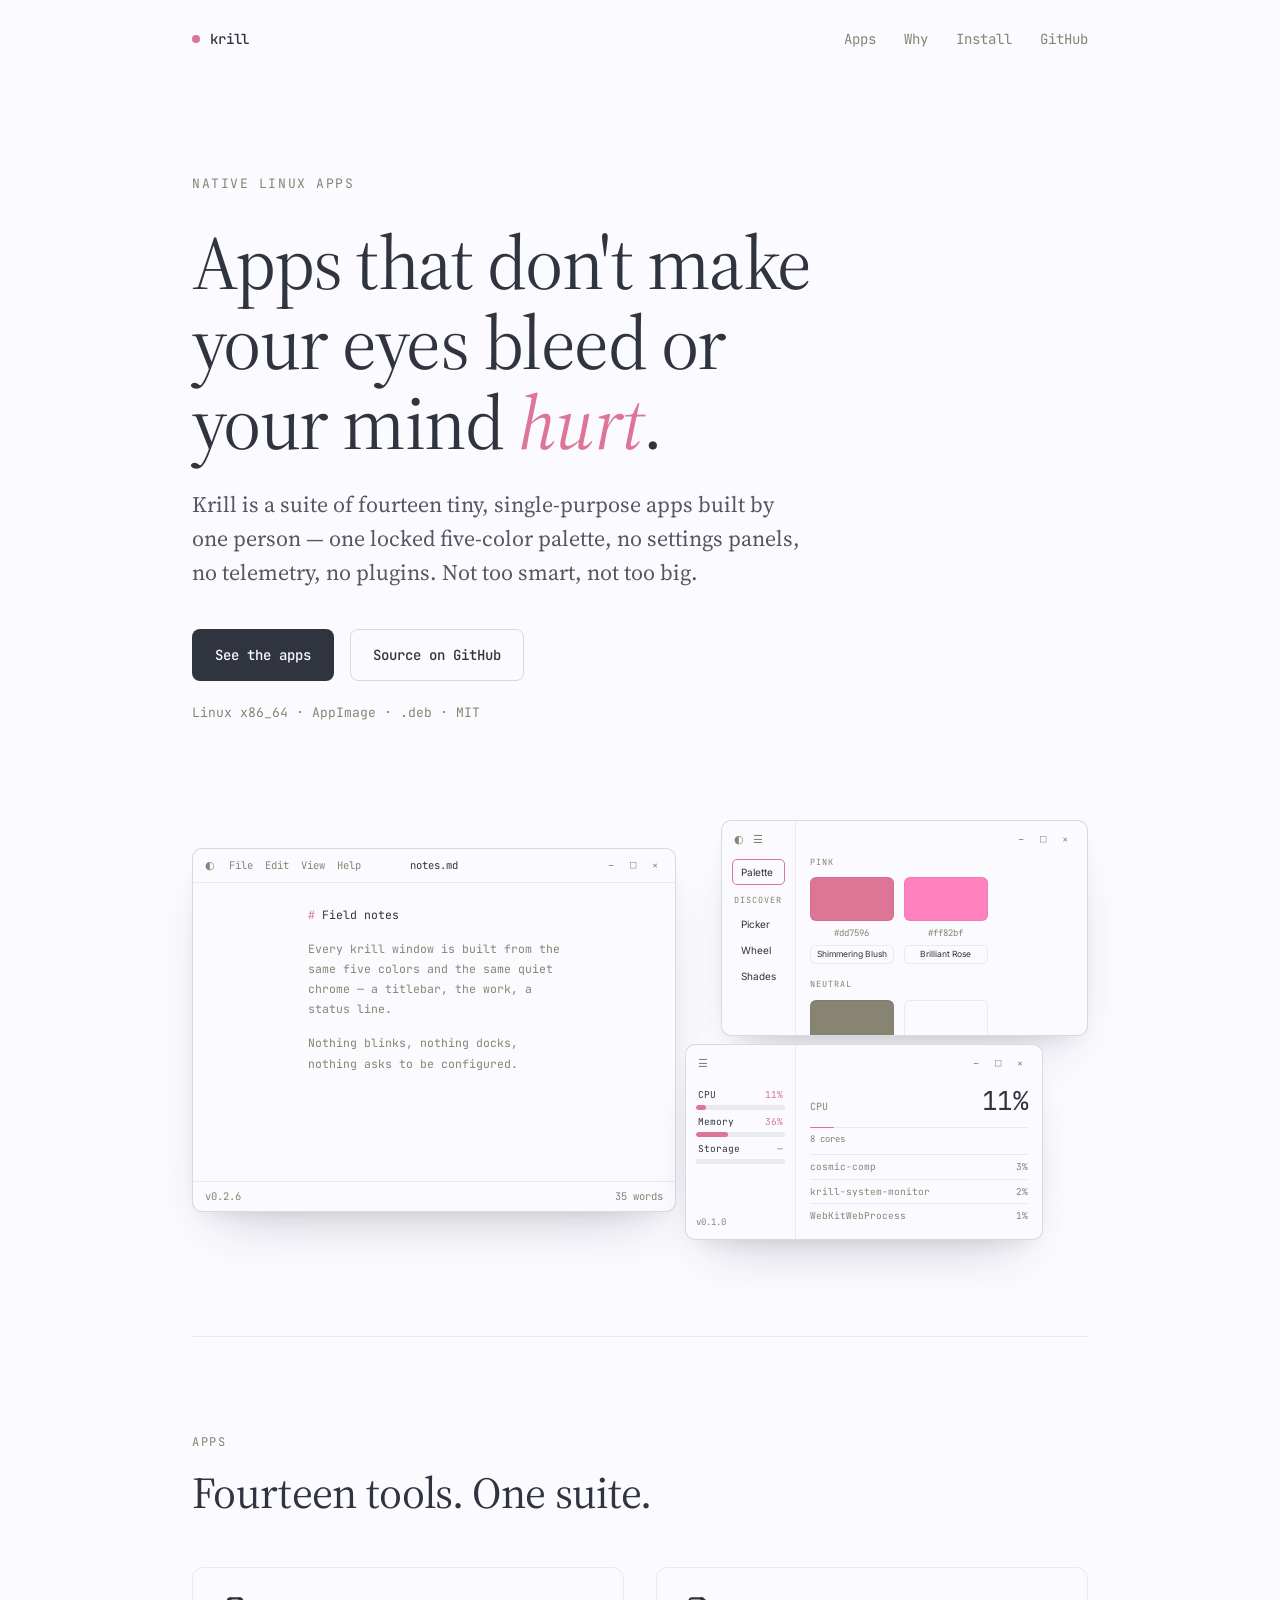
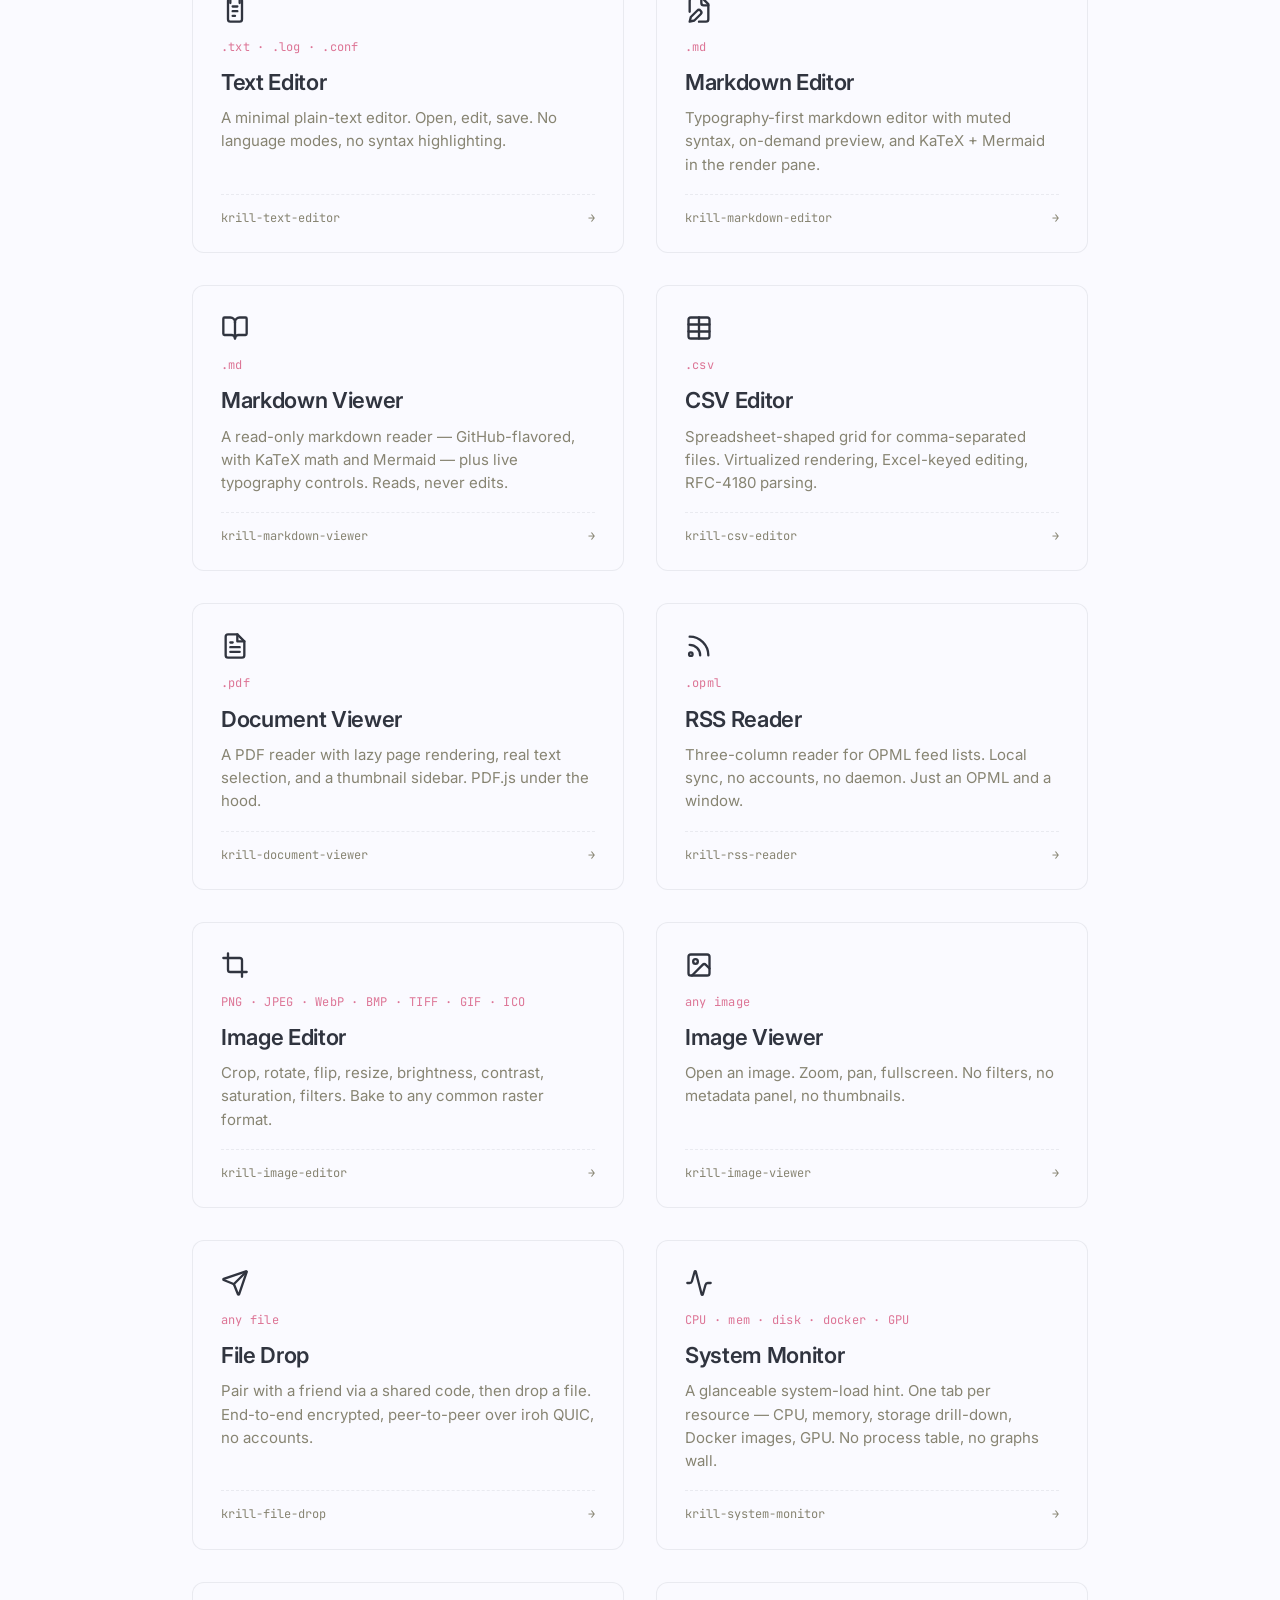
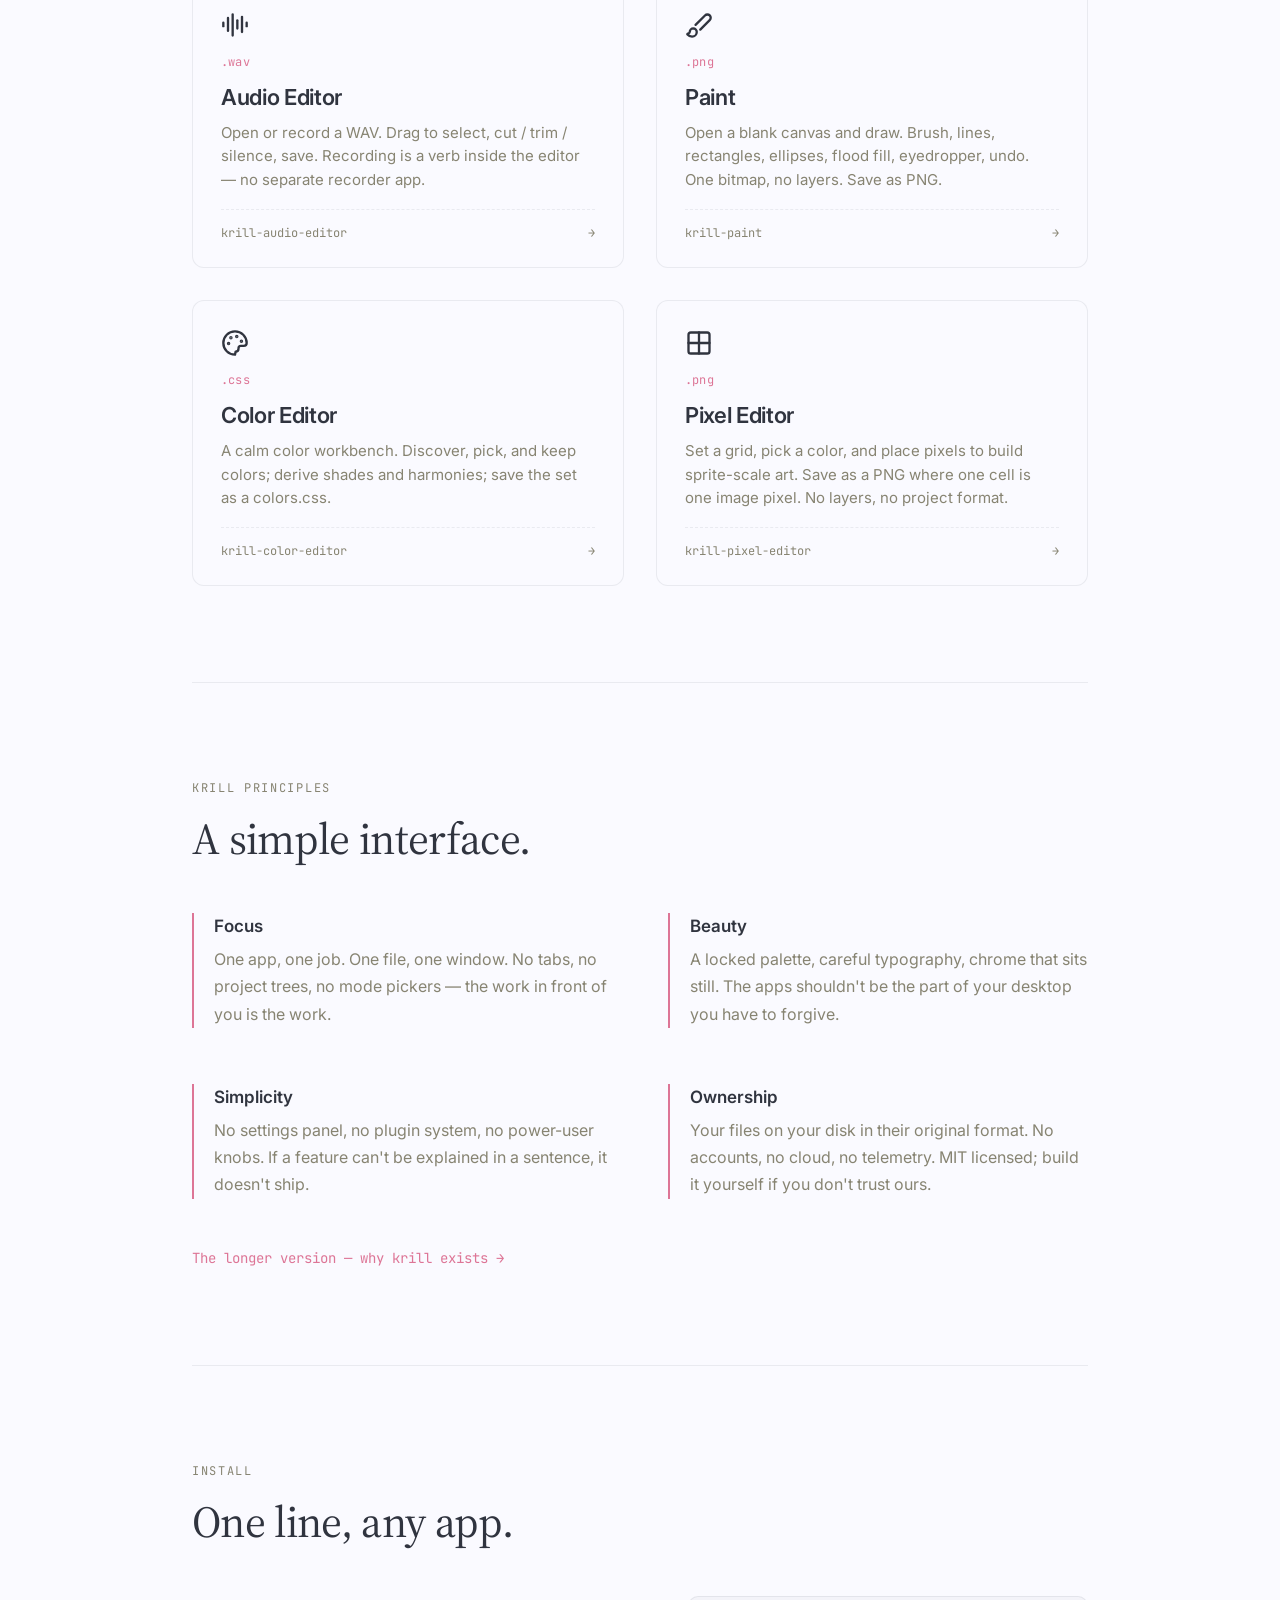
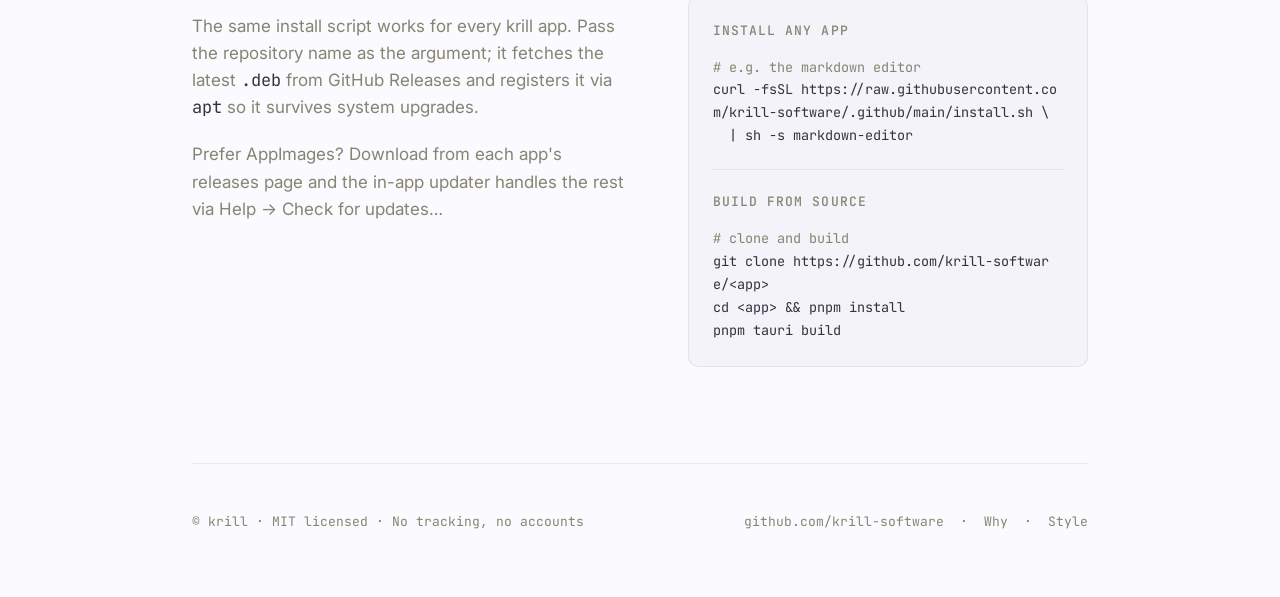
==== index.html @ 07ba5cb8 "Hero mock: match the real app chrome Compared against live screenshots of the installed apps: - Mark" ====
<!doctype html>
<html lang="en">
  <head>
    <meta charset="utf-8" />
    <meta name="viewport" content="width=device-width, initial-scale=1" />
    <title>krill — small, calm Linux apps</title>
    <meta
      name="description"
      content="A suite of fourteen small, calm, single-purpose Linux apps sharing one five-color palette. No settings panels, no telemetry. Native Tauri, AppImage and .deb."
    />
    <meta property="og:title" content="krill — small, calm Linux apps" />
    <meta
      property="og:description"
      content="Fourteen small, calm, single-purpose Linux apps sharing one five-color palette. Free and open source."
    />
    <link rel="icon" href="favicon.svg" />
    <link rel="stylesheet" href="/palette.css" />
    <link
      href="https://fonts.googleapis.com/css2?family=JetBrains+Mono:wght@400;500;700&family=Inter:wght@400;500;600;700&family=Source+Serif+4:ital,wght@0,400;0,600;1,400&display=swap"
      rel="stylesheet"
    />

    <!-- Privacy-friendly analytics by Plausible -->
    <script
      async
      src="https://plausible.io/js/pa-yi8cj9rrm-7E_cAIrz6-r.js"
    ></script>
    <script>
      ((window.plausible =
        window.plausible ||
        function () {
          (plausible.q = plausible.q || []).push(arguments);
        }),
        (plausible.init =
          plausible.init ||
          function (i) {
            plausible.o = i || {};
          }));
      plausible.init();
    </script>

    <style>
      :root {
        --mono: "JetBrains Mono", "Source Code Pro", ui-monospace, monospace;
        --sans: "Inter", system-ui, sans-serif;
        --serif: "Source Serif 4", Charter, Georgia, serif;
      }

      * {
        box-sizing: border-box;
      }
      html,
      body {
        margin: 0;
        padding: 0;
      }
      body {
        background: var(--fm-bg);
        color: var(--fm-text);
        font-family: var(--sans);
        font-size: 17px;
        line-height: 1.6;
        -webkit-font-smoothing: antialiased;
        text-rendering: optimizeLegibility;
      }
      ::selection {
        background: rgba(221, 117, 150, 0.22);
        text-shadow: none;
      }

      a {
        color: var(--fm-accent);
        text-decoration: none;
        border-bottom: 1px solid transparent;
        transition:
          border-color 120ms ease,
          color 120ms ease;
      }
      a:hover {
        color: var(--fm-accent-strong);
        border-bottom-color: currentColor;
      }

      .wrap {
        max-width: 960px;
        margin: 0 auto;
        padding: 0 32px;
      }

      /* Nav --------------------------------------------------------- */
      nav.top {
        display: flex;
        justify-content: space-between;
        align-items: center;
        padding: 28px 0;
        font-family: var(--mono);
        font-size: 14px;
      }
      nav.top .brand {
        color: var(--fm-text);
        font-weight: 500;
        letter-spacing: -0.01em;
      }
      nav.top .brand::before {
        content: "";
        display: inline-block;
        width: 8px;
        height: 8px;
        background: var(--fm-accent);
        border-radius: 50%;
        margin-right: 10px;
        transform: translateY(-1px);
      }
      nav.top ul {
        list-style: none;
        display: flex;
        gap: 28px;
        margin: 0;
        padding: 0;
      }
      nav.top a {
        color: var(--fm-muted);
        border: none;
      }
      nav.top a:hover {
        color: var(--fm-text);
      }

      /* Hero -------------------------------------------------------- */
      .hero {
        padding: 96px 0 80px;
      }
      .eyebrow {
        font-family: var(--mono);
        font-size: 13px;
        color: var(--fm-muted);
        text-transform: uppercase;
        letter-spacing: 0.12em;
        margin-bottom: 28px;
      }
      h1 {
        font-family: var(--serif);
        font-weight: 400;
        font-size: clamp(44px, 7vw, 76px);
        line-height: 1.05;
        letter-spacing: -0.02em;
        margin: 0 0 24px;
        max-width: 18ch;
      }
      h1 em {
        font-style: italic;
        color: var(--fm-accent);
      }
      .lede {
        font-family: var(--serif);
        font-size: clamp(19px, 2vw, 22px);
        line-height: 1.55;
        color: var(--fm-text);
        max-width: 56ch;
        margin: 0 0 40px;
        opacity: 0.82;
      }
      .cta {
        display: flex;
        gap: 16px;
        flex-wrap: wrap;
        align-items: center;
      }
      .btn {
        display: inline-flex;
        align-items: center;
        gap: 10px;
        padding: 14px 22px;
        font-family: var(--mono);
        font-size: 14px;
        font-weight: 500;
        border-radius: 8px;
        border: 1px solid transparent;
        transition:
          transform 120ms ease,
          background 120ms ease,
          border-color 120ms ease,
          color 120ms ease;
      }
      .btn-primary {
        background: var(--fm-text);
        color: var(--fm-bg);
      }
      .btn-primary:hover {
        background: var(--fm-accent);
        color: var(--fm-bg);
        transform: translateY(-1px);
      }
      .btn-secondary {
        color: var(--fm-text);
        border-color: var(--fm-rule-strong);
      }
      .btn-secondary:hover {
        border-color: var(--fm-text);
        color: var(--fm-text);
      }
      .btn .size {
        color: var(--fm-muted);
        font-weight: 400;
      }
      .btn-primary .size {
        color: rgba(250, 250, 255, 0.55);
      }
      .meta {
        margin-top: 22px;
        font-family: var(--mono);
        font-size: 13px;
        color: var(--fm-muted);
      }
      .meta strong {
        color: var(--fm-text);
        font-weight: 500;
      }

      /* Hero mock — tiled krill windows ------------------------------ */
      .desktop {
        position: relative;
        height: 420px;
        margin: 16px 0 96px;
      }
      .win {
        position: absolute;
        display: flex;
        flex-direction: column;
        background: var(--fm-bg);
        border: 1px solid var(--fm-rule-strong);
        border-radius: 10px;
        overflow: hidden;
        box-shadow:
          0 28px 56px -28px rgba(48, 52, 63, 0.28),
          0 10px 20px -12px rgba(48, 52, 63, 0.12);
      }
      .win-titlebar {
        position: relative;
        display: flex;
        align-items: center;
        gap: 14px;
        padding: 8px 12px;
        border-bottom: 1px solid var(--fm-rule);
        font-family: var(--mono);
        font-size: 10.5px;
        color: var(--fm-muted);
        flex: none;
      }
      .win-titlebar .menu {
        display: flex;
        gap: 12px;
      }
      .win-titlebar .doc-title {
        position: absolute;
        left: 50%;
        transform: translateX(-50%);
        color: var(--fm-text);
        white-space: nowrap;
      }
      .controls {
        margin-left: auto;
        font-family: var(--mono);
        font-size: 10.5px;
        color: var(--fm-muted);
        letter-spacing: 5px;
        white-space: nowrap;
      }
      .win-status {
        flex: none;
        display: flex;
        justify-content: space-between;
        padding: 6px 12px;
        border-top: 1px solid var(--fm-rule);
        font-family: var(--mono);
        font-size: 10.5px;
        color: var(--fm-muted);
      }
      /* document layout — markdown editor */
      .win-md {
        left: 0;
        top: 28px;
        width: 54%;
        height: 364px;
        z-index: 1;
      }
      .win-md .win-body {
        flex: 1;
        min-height: 0;
        padding: 22px 0;
        width: 36ch;
        max-width: 88%;
        margin: 0 auto;
        font-family: var(--mono);
        font-size: 11.5px;
        line-height: 1.75;
        color: var(--fm-muted);
      }
      .win-md .win-body p {
        margin: 0 0 14px;
      }
      .win-md .hash {
        color: var(--fm-accent);
      }
      .win-md .h {
        color: var(--fm-text);
      }
      /* app layout — sidebar + main pane */
      .win-app {
        flex-direction: row;
      }
      .win-app .side {
        flex: none;
        display: flex;
        flex-direction: column;
        border-right: 1px solid var(--fm-rule);
        padding: 10px;
        font-family: var(--sans);
        font-size: 10px;
        min-width: 0;
      }
      .win-app .side .glyphs {
        display: flex;
        gap: 9px;
        font-family: var(--mono);
        font-size: 11px;
        color: var(--fm-muted);
        margin: 0 0 10px 2px;
      }
      .win-app .side .label,
      .win-app .group-label {
        font-family: var(--mono);
        font-size: 8.5px;
        text-transform: uppercase;
        letter-spacing: 0.12em;
        color: var(--fm-muted);
      }
      .win-app .side .label {
        margin: 9px 2px 4px;
      }
      .win-app .side .item {
        padding: 4px 8px;
        border: 1px solid transparent;
        border-radius: 5px;
        color: var(--fm-text);
      }
      .win-app .side .item.active {
        border-color: var(--fm-accent);
      }
      .win-app .side .ver {
        margin-top: auto;
        font-family: var(--mono);
        font-size: 9px;
        color: var(--fm-muted);
      }
      .win-app .main {
        flex: 1;
        min-width: 0;
        padding: 12px 14px;
        display: flex;
        flex-direction: column;
      }
      .win-app .main .controls {
        align-self: flex-end;
        margin: -2px 0 8px;
      }
      /* color editor */
      .win-colors {
        right: 0;
        top: 0;
        width: 41%;
        height: 216px;
        z-index: 2;
      }
      .cards {
        display: flex;
        gap: 10px;
        margin: 8px 0 14px;
      }
      .card {
        width: 84px;
        text-align: center;
      }
      .card .chip {
        height: 44px;
        border-radius: 6px;
        border: 1px solid var(--fm-rule);
      }
      .card .hex {
        font-family: var(--mono);
        font-size: 9px;
        color: var(--fm-muted);
        margin: 5px 0 4px;
      }
      .card .pill {
        font-family: var(--sans);
        font-size: 8.5px;
        color: var(--fm-text);
        border: 1px solid var(--fm-rule);
        border-radius: 5px;
        padding: 2px 4px;
        white-space: nowrap;
        overflow: hidden;
        text-overflow: ellipsis;
      }
      /* system monitor */
      .win-mon {
        right: 5%;
        bottom: 0;
        width: 40%;
        height: 196px;
        z-index: 3;
      }
      .win-mon .side {
        width: 110px;
        font-family: var(--mono);
      }
      .win-mon .res {
        display: flex;
        justify-content: space-between;
        font-size: 9.5px;
        color: var(--fm-text);
        margin: 4px 2px 3px;
      }
      .win-mon .res .pct {
        color: var(--fm-accent);
      }
      .win-mon .res .none {
        color: var(--fm-muted);
      }
      .track {
        height: 5px;
        border-radius: 3px;
        background: var(--fm-rule);
        overflow: hidden;
      }
      .track i {
        display: block;
        height: 100%;
        border-radius: 3px;
        background: var(--fm-accent);
      }
      .win-mon .mon-head {
        display: flex;
        justify-content: space-between;
        align-items: baseline;
        font-family: var(--mono);
        color: var(--fm-muted);
        font-size: 10px;
      }
      .win-mon .mon-head .big {
        font-size: 26px;
        color: var(--fm-text);
        letter-spacing: -0.02em;
      }
      .win-mon .main .track {
        margin: 6px 0 4px;
      }
      .win-mon .cores {
        font-family: var(--mono);
        font-size: 9px;
        color: var(--fm-muted);
        margin-bottom: 8px;
      }
      .win-mon .proc {
        display: flex;
        justify-content: space-between;
        font-family: var(--mono);
        font-size: 9.5px;
        color: var(--fm-muted);
        padding: 4px 0;
        border-top: 1px solid var(--fm-rule);
      }

      /* Sections ---------------------------------------------------- */
      section {
        padding: 96px 0;
        border-top: 1px solid var(--fm-rule);
      }
      .section-label {
        font-family: var(--mono);
        font-size: 12px;
        color: var(--fm-muted);
        text-transform: uppercase;
        letter-spacing: 0.14em;
        margin-bottom: 16px;
      }
      h2 {
        font-family: var(--serif);
        font-weight: 400;
        font-size: clamp(32px, 4vw, 44px);
        line-height: 1.15;
        letter-spacing: -0.015em;
        margin: 0 0 48px;
        max-width: 22ch;
      }

      /* Apps grid --------------------------------------------------- */
      .apps {
        display: grid;
        grid-template-columns: repeat(2, 1fr);
        gap: 32px;
      }
      .app {
        display: flex;
        flex-direction: column;
        padding: 28px 28px 24px;
        background: var(--fm-bg);
        border: 1px solid var(--fm-rule);
        border-radius: 12px;
        text-decoration: none;
        color: var(--fm-text);
        transition:
          border-color 160ms ease,
          transform 160ms ease,
          box-shadow 160ms ease;
      }
      .app:hover {
        border-color: var(--fm-rule-strong);
        transform: translateY(-2px);
        box-shadow:
          0 18px 32px -20px rgba(48, 52, 63, 0.16),
          0 6px 12px -8px rgba(48, 52, 63, 0.08);
      }
      .app:hover .app-name {
        color: var(--fm-accent);
      }
      .app-icon {
        display: inline-flex;
        width: 28px;
        height: 28px;
        margin-bottom: 14px;
        color: var(--fm-text);
      }
      .app-tag {
        display: block;
        font-family: var(--mono);
        font-size: 12px;
        color: var(--fm-accent);
        margin-bottom: 8px;
        letter-spacing: 0.02em;
      }
      .app-name {
        font-family: var(--sans);
        font-size: 22px;
        font-weight: 600;
        letter-spacing: -0.015em;
        margin: 0 0 6px;
        transition: color 120ms ease;
      }
      .app-desc {
        font-size: 15px;
        line-height: 1.55;
        color: var(--fm-muted);
        margin: 0 0 18px;
      }
      .app-meta {
        margin-top: auto;
        display: flex;
        justify-content: space-between;
        align-items: center;
        font-family: var(--mono);
        font-size: 12px;
        color: var(--fm-muted);
        padding-top: 14px;
        border-top: 1px dashed var(--fm-rule);
      }
      .app-arrow {
        color: var(--fm-muted);
        transition:
          color 120ms ease,
          transform 120ms ease;
      }
      .app:hover .app-arrow {
        color: var(--fm-accent);
        transform: translateX(2px);
      }

      /* Principles -------------------------------------------------- */
      .principles {
        display: grid;
        grid-template-columns: 1fr 1fr;
        gap: 56px;
      }
      .principle {
        border-left: 2px solid var(--fm-accent);
        padding-left: 20px;
      }
      .principle strong {
        display: block;
        margin-bottom: 6px;
        font-weight: 600;
      }
      .principle span {
        color: var(--fm-muted);
        font-size: 16px;
      }

      /* Install ----------------------------------------------------- */
      .install {
        display: grid;
        grid-template-columns: 1.1fr 1fr;
        gap: 56px;
      }
      .install-copy p {
        color: var(--fm-muted);
        max-width: 44ch;
      }
      .install-box {
        background: rgba(48, 52, 63, 0.03);
        border: 1px solid var(--fm-rule);
        border-radius: 10px;
        padding: 24px;
      }
      .install-box h3 {
        font-family: var(--mono);
        font-size: 13px;
        text-transform: uppercase;
        letter-spacing: 0.08em;
        color: var(--fm-muted);
        margin: 0 0 14px;
        font-weight: 500;
      }
      .install-box pre {
        margin: 0;
        font-family: var(--mono);
        font-size: 13.5px;
        line-height: 1.7;
        color: var(--fm-text);
        white-space: pre-wrap;
        word-break: break-all;
      }
      .install-box pre .c {
        color: var(--fm-muted);
      }
      .install-box hr {
        border: none;
        border-top: 1px solid var(--fm-rule);
        margin: 22px 0;
      }

      /* Footer ------------------------------------------------------ */
      footer {
        padding: 48px 0 64px;
        border-top: 1px solid var(--fm-rule);
        font-family: var(--mono);
        font-size: 13px;
        color: var(--fm-muted);
        display: flex;
        justify-content: space-between;
        flex-wrap: wrap;
        gap: 16px;
      }
      footer a {
        color: var(--fm-muted);
        border: none;
      }
      footer a:hover {
        color: var(--fm-text);
      }

      @media (max-width: 720px) {
        .wrap {
          padding: 0 22px;
        }
        nav.top ul {
          gap: 18px;
        }
        .hero {
          padding: 56px 0 40px;
        }
        .desktop {
          height: auto;
          display: grid;
          gap: 18px;
          margin: 8px 0 64px;
        }
        .win {
          position: static;
          width: 100% !important;
          height: auto !important;
        }
        section {
          padding: 72px 0;
        }
        .apps,
        .principles,
        .install {
          grid-template-columns: 1fr;
          gap: 24px;
        }
        .principles {
          gap: 40px;
        }
        .install {
          gap: 40px;
        }
      }
    </style>
  </head>
  <body>
    <div class="wrap">
      <nav class="top">
        <div class="brand">krill</div>
        <ul>
          <li><a href="#apps">Apps</a></li>
          <li><a href="/why/">Why</a></li>
          <li><a href="#install">Install</a></li>
          <li><a href="https://github.com/krill-software">GitHub</a></li>
        </ul>
      </nav>

      <header class="hero">
        <div class="eyebrow">Native Linux apps</div>
        <h1>
          Apps that don't make your eyes bleed or your mind <em>hurt</em>.
        </h1>
        <p class="lede">
          Krill is a suite of fourteen tiny, single-purpose apps built by one
          person — one locked five-color palette, no settings panels, no
          telemetry, no plugins. Not too smart, not too big.
        </p>
        <div class="cta">
          <a class="btn btn-primary" href="#apps"> See the apps </a>
          <a class="btn btn-secondary" href="https://github.com/krill-software">
            Source on GitHub
          </a>
        </div>
        <div class="meta">Linux x86_64 · AppImage · .deb · MIT</div>
      </header>

      <div class="desktop" aria-hidden="true">
        <div class="win win-md">
          <div class="win-titlebar">
            <span>◐</span>
            <span class="menu"
              ><span>File</span><span>Edit</span><span>View</span
              ><span>Help</span></span
            >
            <span class="doc-title">notes.md</span>
            <span class="controls">– □ ×</span>
          </div>
          <div class="win-body">
            <p><span class="hash">#</span> <span class="h">Field notes</span></p>
            <p>
              Every krill window is built from the same five colors and the
              same quiet chrome — a titlebar, the work, a status line.
            </p>
            <p>Nothing blinks, nothing docks, nothing asks to be configured.</p>
          </div>
          <div class="win-status"><span>v0.2.6</span><span>35 words</span></div>
        </div>

        <div class="win win-app win-colors">
          <div class="side">
            <div class="glyphs"><span>◐</span><span>☰</span></div>
            <div class="item active">Palette</div>
            <div class="label">Discover</div>
            <div class="item">Picker</div>
            <div class="item">Wheel</div>
            <div class="item">Shades</div>
          </div>
          <div class="main">
            <span class="controls">– □ ×</span>
            <div class="group-label">Pink</div>
            <div class="cards">
              <div class="card">
                <div class="chip" style="background: #dd7596"></div>
                <div class="hex">#dd7596</div>
                <div class="pill">Shimmering Blush</div>
              </div>
              <div class="card">
                <div class="chip" style="background: #ff82bf"></div>
                <div class="hex">#ff82bf</div>
                <div class="pill">Brilliant Rose</div>
              </div>
            </div>
            <div class="group-label">Neutral</div>
            <div class="cards">
              <div class="card">
                <div class="chip" style="background: #878472"></div>
              </div>
              <div class="card">
                <div class="chip" style="background: #fafaff"></div>
              </div>
            </div>
          </div>
        </div>

        <div class="win win-app win-mon">
          <div class="side">
            <div class="glyphs"><span>☰</span></div>
            <div class="res"><span>CPU</span><span class="pct">11%</span></div>
            <div class="track"><i style="width: 11%"></i></div>
            <div class="res">
              <span>Memory</span><span class="pct">36%</span>
            </div>
            <div class="track"><i style="width: 36%"></i></div>
            <div class="res"><span>Storage</span><span class="none">—</span></div>
            <div class="track"></div>
            <div class="ver">v0.1.0</div>
          </div>
          <div class="main">
            <span class="controls">– □ ×</span>
            <div class="mon-head"><span>CPU</span><span class="big">11%</span></div>
            <div class="track"><i style="width: 11%"></i></div>
            <div class="cores">8 cores</div>
            <div class="proc"><span>cosmic-comp</span><span>3%</span></div>
            <div class="proc"><span>krill-system-monitor</span><span>2%</span></div>
            <div class="proc"><span>WebKitWebProcess</span><span>1%</span></div>
          </div>
        </div>
      </div>

      <section id="apps">
        <div class="section-label">Apps</div>
        <h2>Fourteen tools. One suite.</h2>
        <div class="apps">
          <a class="app" href="https://krill-software.github.io/text-editor/">
            <span class="app-icon" aria-hidden="true">
              <svg
                viewBox="0 0 24 24"
                width="28"
                height="28"
                fill="none"
                stroke="currentColor"
                stroke-width="2"
                stroke-linecap="round"
                stroke-linejoin="round"
              >
                <path
                  d="M8 2h8a2 2 0 0 1 2 2v16a2 2 0 0 1-2 2H8a2 2 0 0 1-2-2V4a2 2 0 0 1 2-2z"
                />
                <path d="M8 2v4M16 2v4" />
                <path d="M10 9h4M10 13h4M10 17h2" />
              </svg>
            </span>
            <span class="app-tag">.txt · .log · .conf</span>
            <p class="app-name">Text Editor</p>
            <p class="app-desc">
              A minimal plain-text editor. Open, edit, save. No language modes,
              no syntax highlighting.
            </p>
            <span class="app-meta"
              ><span>krill-text-editor</span
              ><span class="app-arrow">→</span></span
            >
          </a>

          <a
            class="app"
            href="https://krill-software.github.io/markdown-editor/"
          >
            <span class="app-icon" aria-hidden="true">
              <svg
                viewBox="0 0 24 24"
                width="28"
                height="28"
                fill="none"
                stroke="currentColor"
                stroke-width="2"
                stroke-linecap="round"
                stroke-linejoin="round"
              >
                <path d="M12 22h6a2 2 0 0 0 2-2V7l-5-5H6a2 2 0 0 0-2 2v9.5" />
                <path d="M14 2v4a2 2 0 0 0 2 2h4" />
                <path d="M10.4 12.6a2 2 0 1 1 3 3L8 21l-4 1 1-4Z" />
              </svg>
            </span>
            <span class="app-tag">.md</span>
            <p class="app-name">Markdown Editor</p>
            <p class="app-desc">
              Typography-first markdown editor with muted syntax, on-demand
              preview, and KaTeX + Mermaid in the render pane.
            </p>
            <span class="app-meta"
              ><span>krill-markdown-editor</span
              ><span class="app-arrow">→</span></span
            >
          </a>

          <a
            class="app"
            href="https://krill-software.github.io/markdown-viewer/"
          >
            <span class="app-icon" aria-hidden="true">
              <svg
                viewBox="0 0 24 24"
                width="28"
                height="28"
                fill="none"
                stroke="currentColor"
                stroke-width="2"
                stroke-linecap="round"
                stroke-linejoin="round"
              >
                <path d="M12 7v14" />
                <path
                  d="M3 18a1 1 0 0 1-1-1V4a1 1 0 0 1 1-1h5a4 4 0 0 1 4 4 4 4 0 0 1 4-4h5a1 1 0 0 1 1 1v13a1 1 0 0 1-1 1h-6a3 3 0 0 0-3 3 3 3 0 0 0-3-3z"
                />
              </svg>
            </span>
            <span class="app-tag">.md</span>
            <p class="app-name">Markdown Viewer</p>
            <p class="app-desc">
              A read-only markdown reader — GitHub-flavored, with KaTeX math and
              Mermaid — plus live typography controls. Reads, never edits.
            </p>
            <span class="app-meta"
              ><span>krill-markdown-viewer</span
              ><span class="app-arrow">→</span></span
            >
          </a>

          <a class="app" href="https://krill-software.github.io/csv-editor/">
            <span class="app-icon" aria-hidden="true">
              <svg
                viewBox="0 0 24 24"
                width="28"
                height="28"
                fill="none"
                stroke="currentColor"
                stroke-width="2"
                stroke-linecap="round"
                stroke-linejoin="round"
              >
                <path d="M12 3v18M3 9h18M3 15h18" />
                <rect width="18" height="18" x="3" y="3" rx="2" />
              </svg>
            </span>
            <span class="app-tag">.csv</span>
            <p class="app-name">CSV Editor</p>
            <p class="app-desc">
              Spreadsheet-shaped grid for comma-separated files. Virtualized
              rendering, Excel-keyed editing, RFC-4180 parsing.
            </p>
            <span class="app-meta"
              ><span>krill-csv-editor</span
              ><span class="app-arrow">→</span></span
            >
          </a>

          <a
            class="app"
            href="https://krill-software.github.io/document-viewer/"
          >
            <span class="app-icon" aria-hidden="true">
              <svg
                viewBox="0 0 24 24"
                width="28"
                height="28"
                fill="none"
                stroke="currentColor"
                stroke-width="2"
                stroke-linecap="round"
                stroke-linejoin="round"
              >
                <path
                  d="M14 2H6a2 2 0 0 0-2 2v16a2 2 0 0 0 2 2h12a2 2 0 0 0 2-2V8z"
                />
                <path d="M14 2v6h6M16 13H8M16 17H8M10 9H8" />
              </svg>
            </span>
            <span class="app-tag">.pdf</span>
            <p class="app-name">Document Viewer</p>
            <p class="app-desc">
              A PDF reader with lazy page rendering, real text selection, and a
              thumbnail sidebar. PDF.js under the hood.
            </p>
            <span class="app-meta"
              ><span>krill-document-viewer</span
              ><span class="app-arrow">→</span></span
            >
          </a>

          <a class="app" href="https://krill-software.github.io/rss-reader/">
            <span class="app-icon" aria-hidden="true">
              <svg
                viewBox="0 0 24 24"
                width="28"
                height="28"
                fill="none"
                stroke="currentColor"
                stroke-width="2"
                stroke-linecap="round"
                stroke-linejoin="round"
              >
                <path d="M4 11a9 9 0 0 1 9 9" />
                <path d="M4 4a16 16 0 0 1 16 16" />
                <circle cx="5" cy="19" r="1.5" />
              </svg>
            </span>
            <span class="app-tag">.opml</span>
            <p class="app-name">RSS Reader</p>
            <p class="app-desc">
              Three-column reader for OPML feed lists. Local sync, no accounts,
              no daemon. Just an OPML and a window.
            </p>
            <span class="app-meta"
              ><span>krill-rss-reader</span
              ><span class="app-arrow">→</span></span
            >
          </a>

          <a class="app" href="https://krill-software.github.io/image-editor/">
            <span class="app-icon" aria-hidden="true">
              <svg
                viewBox="0 0 24 24"
                width="28"
                height="28"
                fill="none"
                stroke="currentColor"
                stroke-width="2"
                stroke-linecap="round"
                stroke-linejoin="round"
              >
                <path d="M6 2v14a2 2 0 0 0 2 2h14" />
                <path d="M18 22V8a2 2 0 0 0-2-2H2" />
              </svg>
            </span>
            <span class="app-tag"
              >PNG · JPEG · WebP · BMP · TIFF · GIF · ICO</span
            >
            <p class="app-name">Image Editor</p>
            <p class="app-desc">
              Crop, rotate, flip, resize, brightness, contrast, saturation,
              filters. Bake to any common raster format.
            </p>
            <span class="app-meta"
              ><span>krill-image-editor</span
              ><span class="app-arrow">→</span></span
            >
          </a>

          <a class="app" href="https://krill-software.github.io/image-viewer/">
            <span class="app-icon" aria-hidden="true">
              <svg
                viewBox="0 0 24 24"
                width="28"
                height="28"
                fill="none"
                stroke="currentColor"
                stroke-width="2"
                stroke-linecap="round"
                stroke-linejoin="round"
              >
                <rect width="18" height="18" x="3" y="3" rx="2" />
                <circle cx="9" cy="9" r="2" />
                <path d="m21 15-3.086-3.086a2 2 0 0 0-2.828 0L6 21" />
              </svg>
            </span>
            <span class="app-tag">any image</span>
            <p class="app-name">Image Viewer</p>
            <p class="app-desc">
              Open an image. Zoom, pan, fullscreen. No filters, no metadata
              panel, no thumbnails.
            </p>
            <span class="app-meta"
              ><span>krill-image-viewer</span
              ><span class="app-arrow">→</span></span
            >
          </a>

          <a class="app" href="https://krill-software.github.io/file-drop/">
            <span class="app-icon" aria-hidden="true">
              <svg
                viewBox="0 0 24 24"
                width="28"
                height="28"
                fill="none"
                stroke="currentColor"
                stroke-width="2"
                stroke-linecap="round"
                stroke-linejoin="round"
              >
                <path
                  d="M14.536 21.686a.5.5 0 0 0 .937-.024l6.5-19a.496.496 0 0 0-.635-.635l-19 6.5a.5.5 0 0 0-.024.937l7.93 3.18a2 2 0 0 1 1.112 1.11z"
                />
                <path d="m21.854 2.147-10.94 10.939" />
              </svg>
            </span>
            <span class="app-tag">any file</span>
            <p class="app-name">File Drop</p>
            <p class="app-desc">
              Pair with a friend via a shared code, then drop a file. End-to-end
              encrypted, peer-to-peer over iroh QUIC, no accounts.
            </p>
            <span class="app-meta"
              ><span>krill-file-drop</span
              ><span class="app-arrow">→</span></span
            >
          </a>

          <a
            class="app"
            href="https://krill-software.github.io/system-monitor/"
          >
            <span class="app-icon" aria-hidden="true">
              <svg
                viewBox="0 0 24 24"
                width="28"
                height="28"
                fill="none"
                stroke="currentColor"
                stroke-width="2"
                stroke-linecap="round"
                stroke-linejoin="round"
              >
                <path
                  d="M22 12h-2.48a2 2 0 0 0-1.93 1.46l-2.35 8.36a.5.5 0 0 1-.96 0L9.24 2.18a.5.5 0 0 0-.96 0l-2.35 8.36A2 2 0 0 1 4 12H2"
                />
              </svg>
            </span>
            <span class="app-tag">CPU · mem · disk · docker · GPU</span>
            <p class="app-name">System Monitor</p>
            <p class="app-desc">
              A glanceable system-load hint. One tab per resource — CPU, memory,
              storage drill-down, Docker images, GPU. No process table, no
              graphs wall.
            </p>
            <span class="app-meta"
              ><span>krill-system-monitor</span
              ><span class="app-arrow">→</span></span
            >
          </a>

          <a class="app" href="https://krill-software.github.io/audio-editor/">
            <span class="app-icon" aria-hidden="true">
              <svg
                viewBox="0 0 24 24"
                width="28"
                height="28"
                fill="none"
                stroke="currentColor"
                stroke-width="2"
                stroke-linecap="round"
                stroke-linejoin="round"
              >
                <path d="M2 10v3" />
                <path d="M6 6v11" />
                <path d="M10 3v18" />
                <path d="M14 8v7" />
                <path d="M18 5v13" />
                <path d="M22 10v3" />
              </svg>
            </span>
            <span class="app-tag">.wav</span>
            <p class="app-name">Audio Editor</p>
            <p class="app-desc">
              Open or record a WAV. Drag to select, cut / trim / silence, save.
              Recording is a verb inside the editor — no separate recorder app.
            </p>
            <span class="app-meta"
              ><span>krill-audio-editor</span
              ><span class="app-arrow">→</span></span
            >
          </a>

          <a class="app" href="https://krill-software.github.io/paint/">
            <span class="app-icon" aria-hidden="true">
              <svg
                viewBox="0 0 24 24"
                width="28"
                height="28"
                fill="none"
                stroke="currentColor"
                stroke-width="2"
                stroke-linecap="round"
                stroke-linejoin="round"
              >
                <path
                  d="m9.06 11.9 8.07-8.06a2.85 2.85 0 1 1 4.03 4.03l-8.06 8.08"
                />
                <path
                  d="M7.07 14.94c-1.66 0-3 1.35-3 3.02 0 1.33-2.5 1.52-2 2.02 1.08 1.1 2.49 2.02 4 2.02 2.2 0 4-1.8 4-4.04a3.01 3.01 0 0 0-3-3.02Z"
                />
              </svg>
            </span>
            <span class="app-tag">.png</span>
            <p class="app-name">Paint</p>
            <p class="app-desc">
              Open a blank canvas and draw. Brush, lines, rectangles, ellipses,
              flood fill, eyedropper, undo. One bitmap, no layers. Save as PNG.
            </p>
            <span class="app-meta"
              ><span>krill-paint</span><span class="app-arrow">→</span></span
            >
          </a>

          <a class="app" href="https://krill-software.github.io/color-editor/">
            <span class="app-icon" aria-hidden="true">
              <svg
                viewBox="0 0 24 24"
                width="28"
                height="28"
                fill="none"
                stroke="currentColor"
                stroke-width="2"
                stroke-linecap="round"
                stroke-linejoin="round"
              >
                <path
                  d="M12 22a10 10 0 1 1 10-10c0 1.38-1.12 2.5-2.5 2.5H17a2 2 0 0 0-2 2v.5c0 1.38-1.12 2.5-2.5 2.5Z"
                />
                <circle cx="13.5" cy="6.5" r="0.5" fill="currentColor" />
                <circle cx="17.5" cy="10.5" r="0.5" fill="currentColor" />
                <circle cx="8.5" cy="7.5" r="0.5" fill="currentColor" />
                <circle cx="6.5" cy="12.5" r="0.5" fill="currentColor" />
              </svg>
            </span>
            <span class="app-tag">.css</span>
            <p class="app-name">Color Editor</p>
            <p class="app-desc">
              A calm color workbench. Discover, pick, and keep colors; derive
              shades and harmonies; save the set as a colors.css.
            </p>
            <span class="app-meta"
              ><span>krill-color-editor</span
              ><span class="app-arrow">→</span></span
            >
          </a>

          <a class="app" href="https://krill-software.github.io/pixel-editor/">
            <span class="app-icon" aria-hidden="true">
              <svg
                viewBox="0 0 24 24"
                width="28"
                height="28"
                fill="none"
                stroke="currentColor"
                stroke-width="2"
                stroke-linecap="round"
                stroke-linejoin="round"
              >
                <rect width="18" height="18" x="3" y="3" rx="2" />
                <path d="M3 12h18" />
                <path d="M12 3v18" />
              </svg>
            </span>
            <span class="app-tag">.png</span>
            <p class="app-name">Pixel Editor</p>
            <p class="app-desc">
              Set a grid, pick a color, and place pixels to build sprite-scale
              art. Save as a PNG where one cell is one image pixel. No layers,
              no project format.
            </p>
            <span class="app-meta"
              ><span>krill-pixel-editor</span
              ><span class="app-arrow">→</span></span
            >
          </a>
        </div>
      </section>

      <section id="principles">
        <div class="section-label">Krill principles</div>
        <h2>A simple interface.</h2>
        <div class="principles">
          <div class="principle">
            <strong>Focus</strong>
            <span
              >One app, one job. One file, one window. No tabs, no project
              trees, no mode pickers — the work in front of you is the
              work.</span
            >
          </div>
          <div class="principle">
            <strong>Beauty</strong>
            <span
              >A locked palette, careful typography, chrome that sits still. The
              apps shouldn't be the part of your desktop you have to
              forgive.</span
            >
          </div>
          <div class="principle">
            <strong>Simplicity</strong>
            <span
              >No settings panel, no plugin system, no power-user knobs. If a
              feature can't be explained in a sentence, it doesn't ship.</span
            >
          </div>
          <div class="principle">
            <strong>Ownership</strong>
            <span
              >Your files on your disk in their original format. No accounts, no
              cloud, no telemetry. MIT licensed; build it yourself if you don't
              trust ours.</span
            >
          </div>
        </div>
        <p style="margin: 48px 0 0; font-family: var(--mono); font-size: 14px">
          <a href="/why/">The longer version — why krill exists →</a>
        </p>
      </section>

      <section id="install">
        <div class="section-label">Install</div>
        <h2>One line, any app.</h2>
        <div class="install">
          <div class="install-copy">
            <p>
              The same install script works for every krill app. Pass the
              repository name as the argument; it fetches the latest
              <code style="font-family: var(--mono); color: var(--fm-text)"
                >.deb</code
              >
              from GitHub Releases and registers it via
              <code style="font-family: var(--mono); color: var(--fm-text)"
                >apt</code
              >
              so it survives system upgrades.
            </p>
            <p style="margin-top: 20px">
              Prefer AppImages? Download from each app's releases page and the
              in-app updater handles the rest via Help → Check for updates…
            </p>
          </div>
          <div class="install-box">
            <h3>Install any app</h3>
            <pre><span class="c"># e.g. the markdown editor</span>
curl -fsSL https://raw.githubusercontent.com/krill-software/.github/main/install.sh \
  | sh -s markdown-editor</pre>

            <hr />

            <h3>Build from source</h3>
            <pre><span class="c"># clone and build</span>
git clone https://github.com/krill-software/&lt;app&gt;
cd &lt;app&gt; &amp;&amp; pnpm install
pnpm tauri build</pre>
          </div>
        </div>
      </section>

      <footer>
        <div>© krill · MIT licensed · No tracking, no accounts</div>
        <div>
          <a href="https://github.com/krill-software"
            >github.com/krill-software</a
          >
          &nbsp;·&nbsp;
          <a href="/why/">Why</a>
          &nbsp;·&nbsp;
          <a href="https://github.com/krill-software/.github/blob/main/STYLE.md"
            >Style</a
          >
        </div>
      </footer>
    </div>
  </body>
</html>
---- palette.css ----
/* The krill palette. Five named colors + alpha derivations for rules.
 * System-following dark mode: same five names, background and ink
 * invert into the Space-Cadet hue family. No other colors anywhere
 * in krill app surfaces — see krill-software/.github/STYLE.md. */

:root {
  /* Light mode (default). */
  --fm-bg:           #FAFAFF;          /* Ghost White — background */
  --fm-text:         #30343F;          /* Space Cadet — body text, primary ink */
  --fm-muted:        #878472;          /* Artichoke — muted text, secondary labels */
  --fm-accent:       #DD7596;          /* Shimmering Blush — accent (cursor, selection, dirty marker) */
  --fm-accent-strong:#FF82BF;          /* Brilliant Rose — strong accent (hover, primary CTAs) */

  --fm-rule:         rgba(48, 52, 63, 0.08);   /* fine rules, subtle hover backgrounds */
  --fm-rule-strong:  rgba(48, 52, 63, 0.16);   /* stronger rules, selected-row backgrounds */

  --fm-selection:    rgba(221, 117, 150, 0.22); /* alpha-derived from --fm-accent */

  /* Color scheme hint to the webview so native form controls + scrollbars
   * track the mode. Set on :root so every descendant inherits. */
  color-scheme: light;
}

@media (prefers-color-scheme: dark) {
  :root {
    /* Background sinks into a deeper Space-Cadet hue rather than pure
     * black. Ink lifts to an off-white. The two pinks (accent /
     * accent-strong) stay put — they're recognizable in both modes and
     * keep the brand consistent across the toggle. Artichoke lifts a
     * touch so muted text still reads as muted, not invisible. */
    --fm-bg:           #1B1D26;        /* deeper Space Cadet */
    --fm-text:         #E5E5EC;        /* lifted off-white */
    --fm-muted:        #A4A290;        /* lifted Artichoke */
    --fm-accent:       #DD7596;        /* unchanged — reads on both */
    --fm-accent-strong:#FF82BF;        /* unchanged */

    --fm-rule:         rgba(229, 229, 236, 0.08);   /* alpha-ink, flipped */
    --fm-rule-strong:  rgba(229, 229, 236, 0.16);

    --fm-selection:    rgba(221, 117, 150, 0.28);   /* slightly stronger to read on dark */

    color-scheme: dark;
  }
}
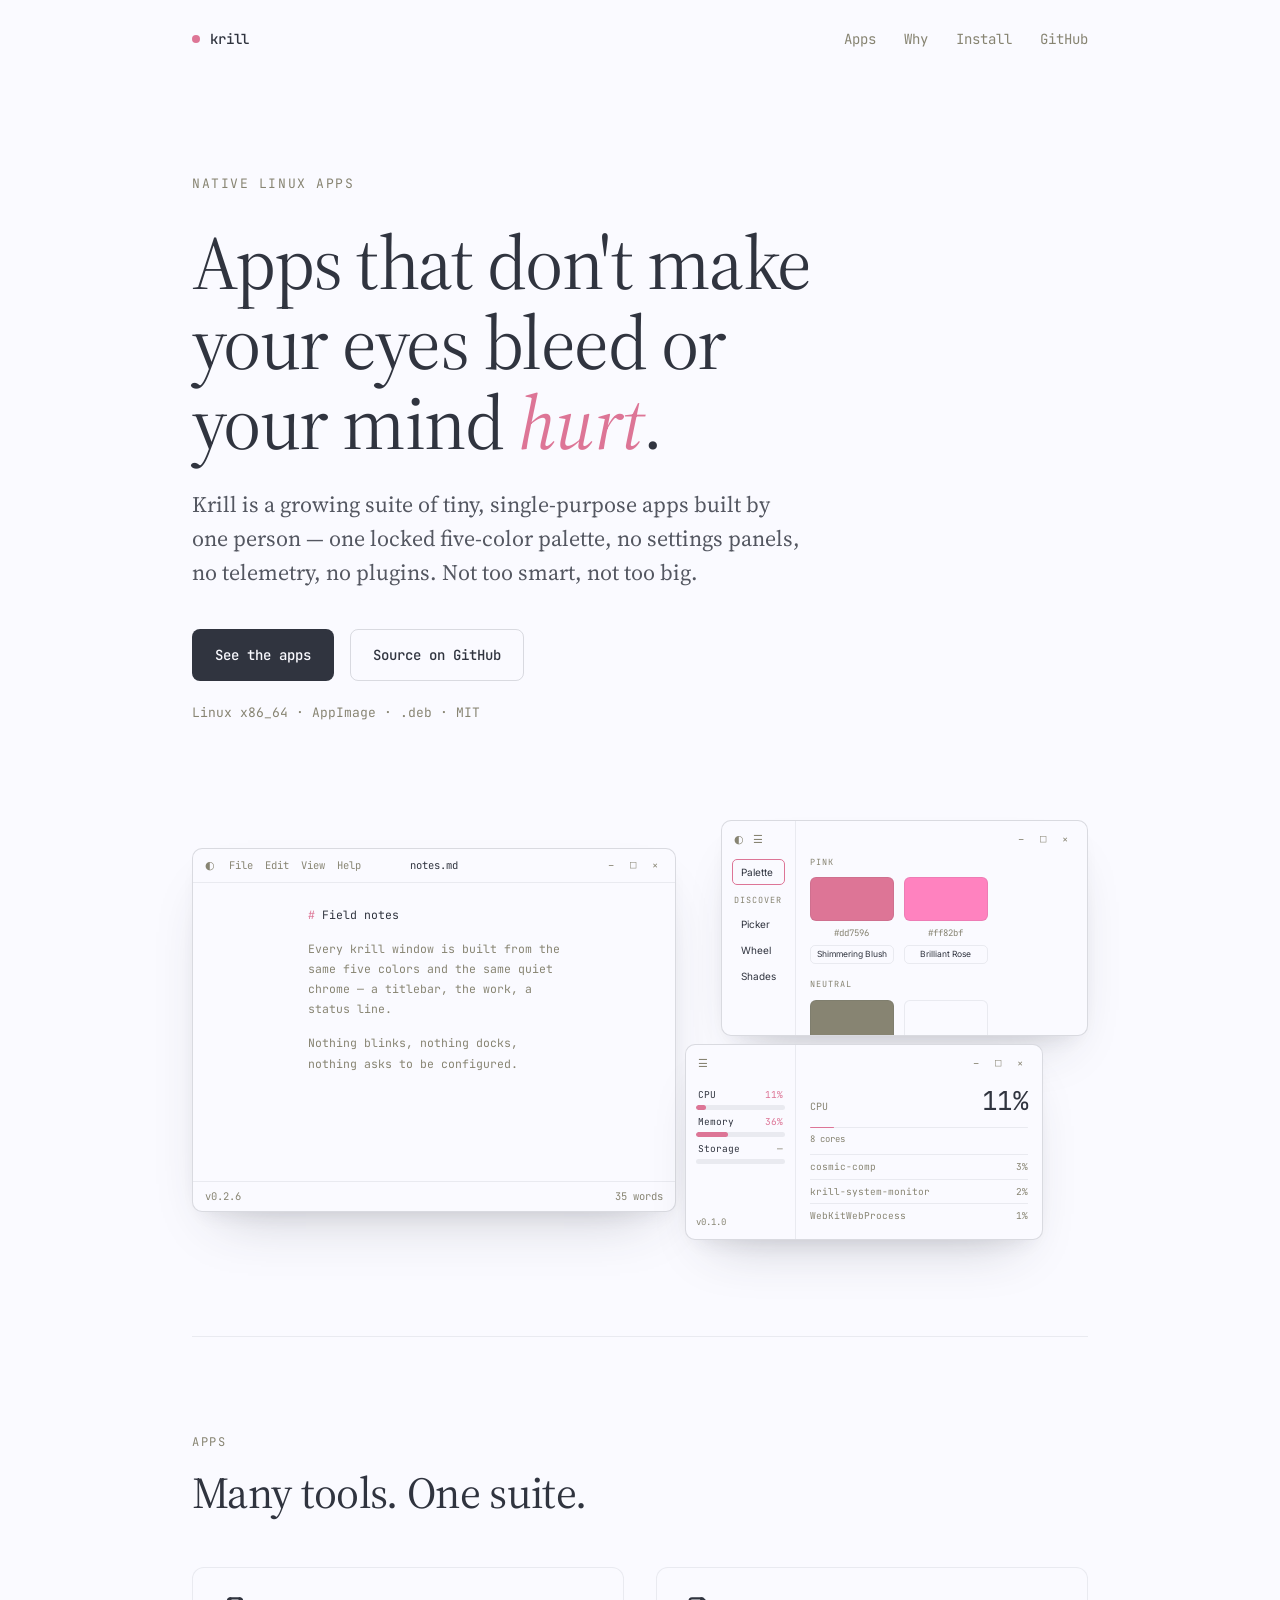
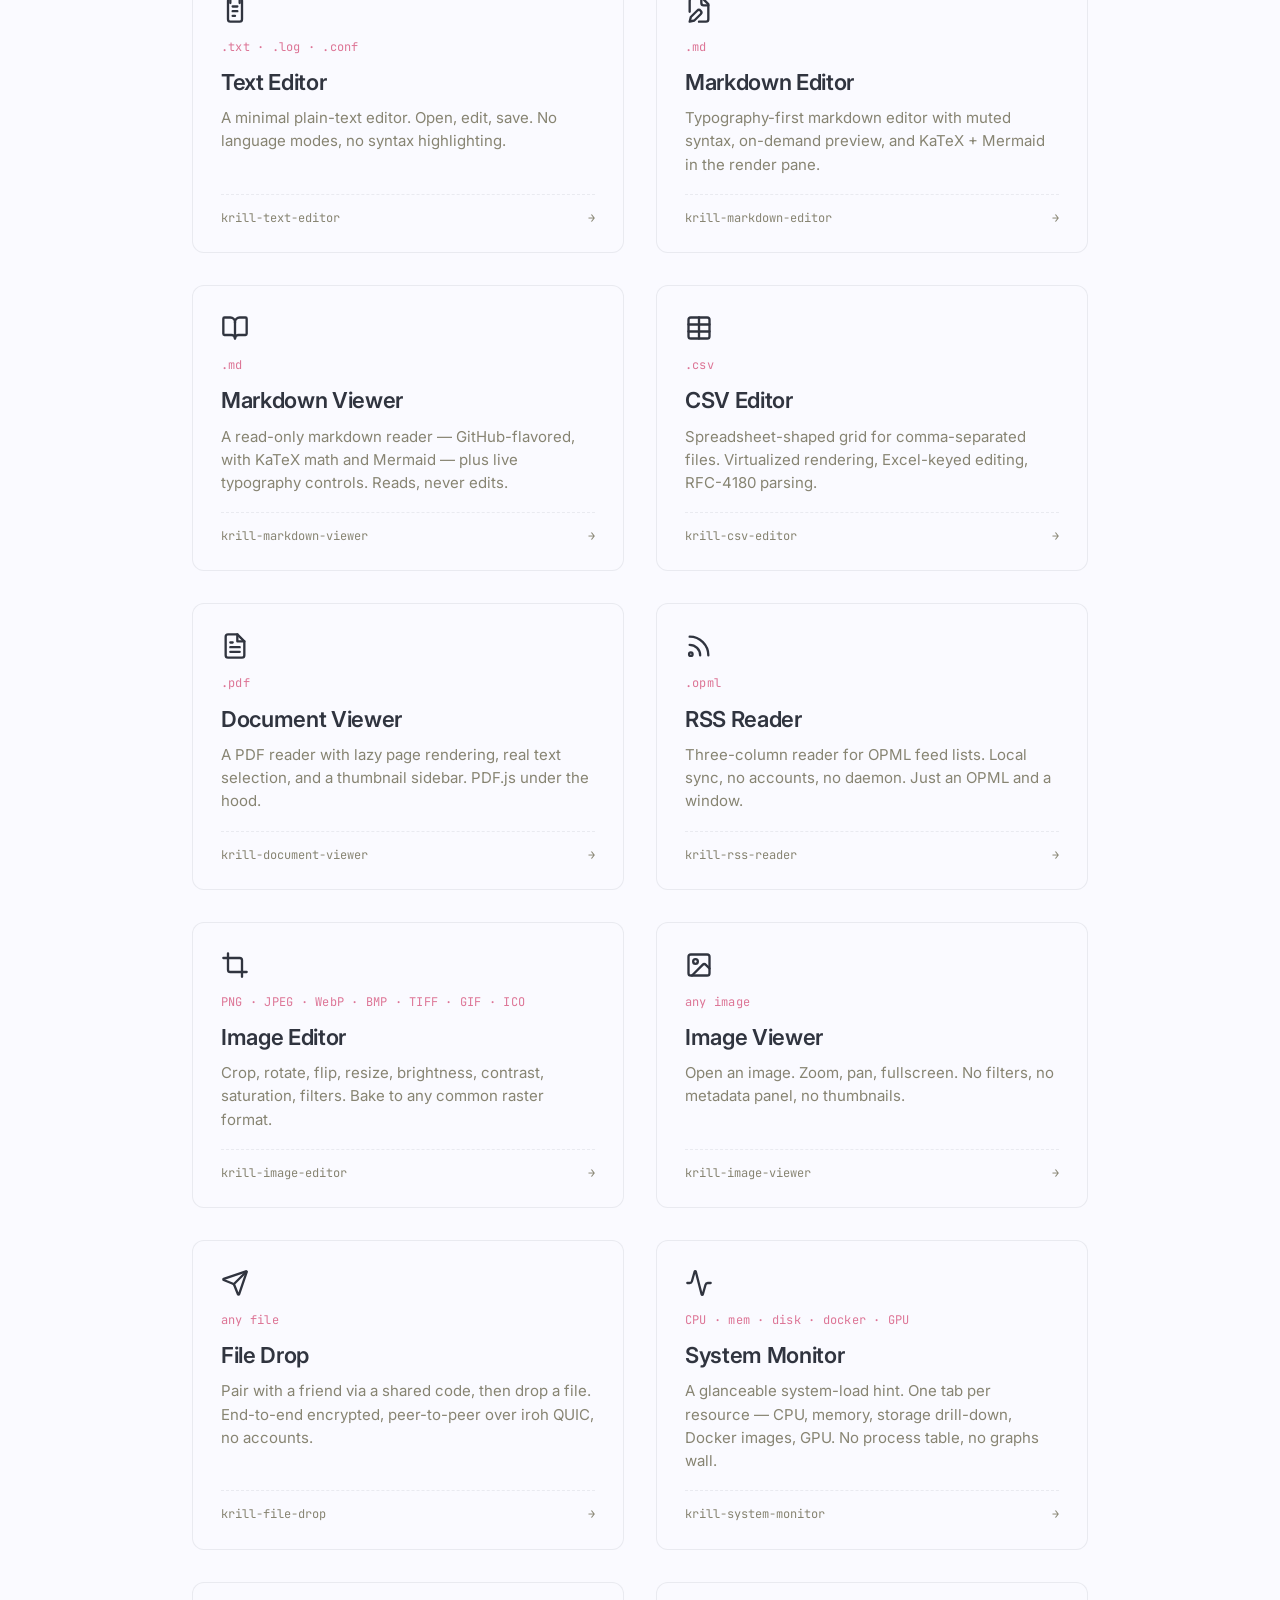
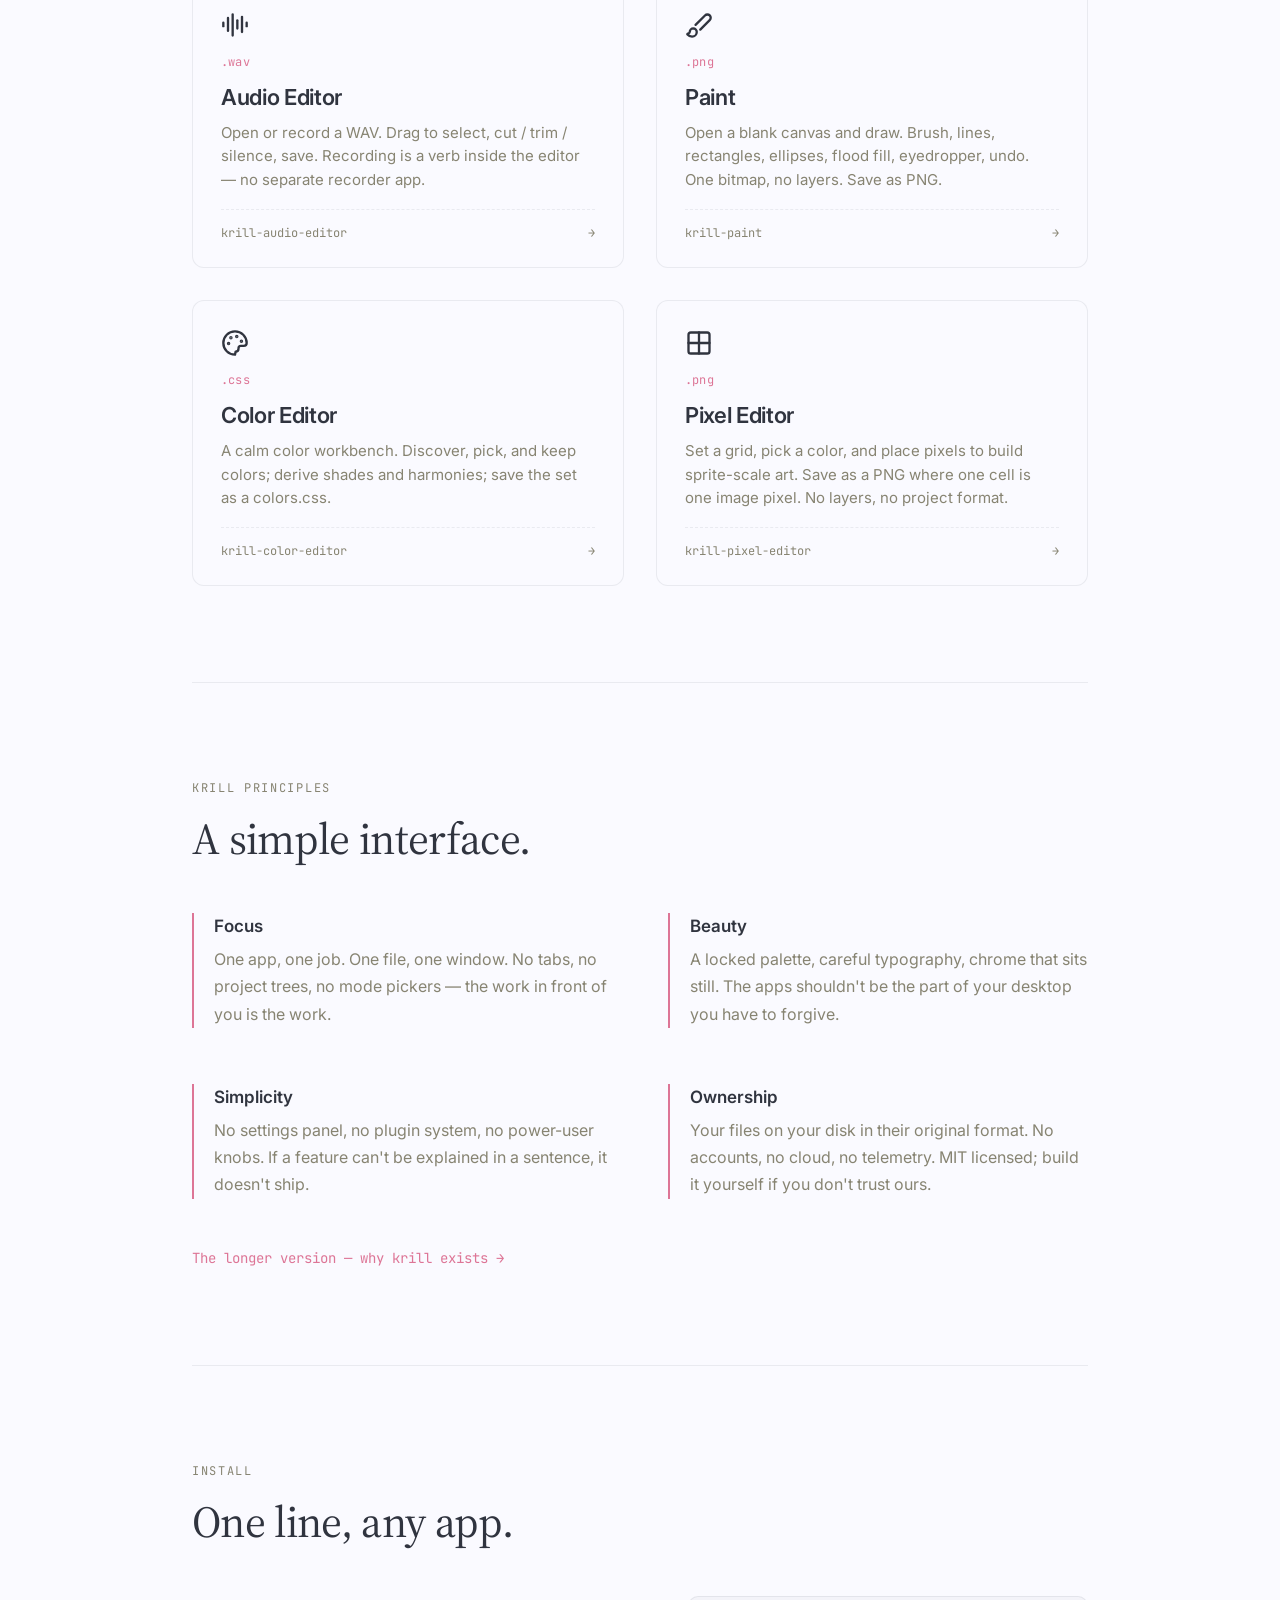
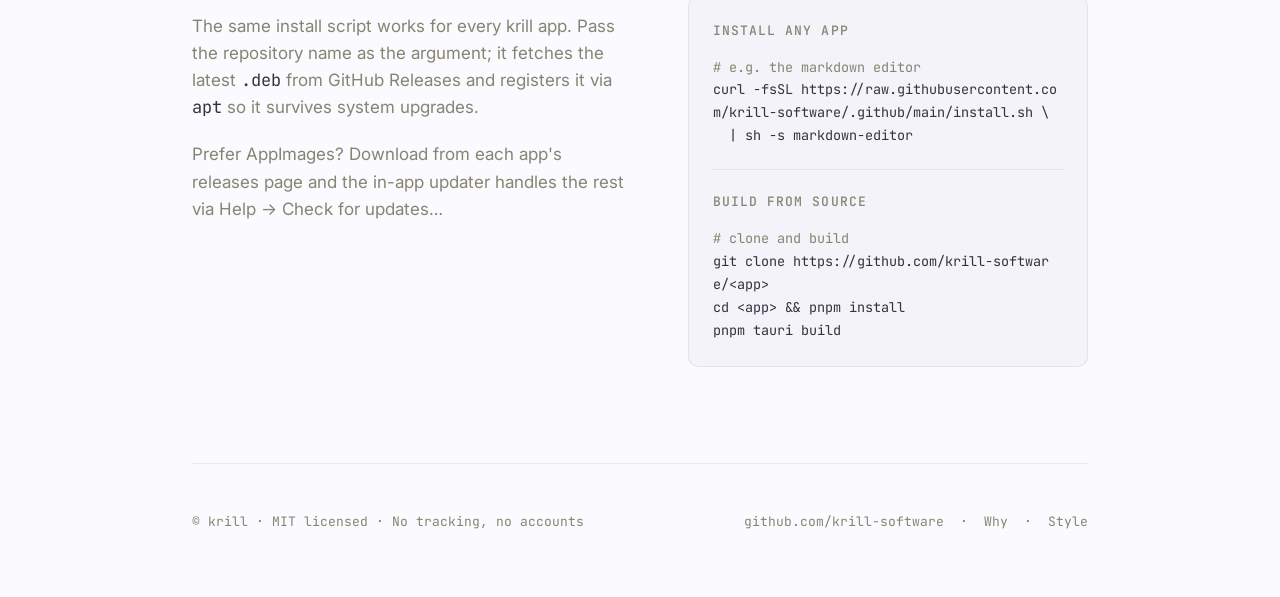
==== commit dff7ac29: "Drop hardcoded app count from site copy The suite keeps growing; 'fourteen' would go stale on every " ====
--- a/index.html
+++ b/index.html
@@ -6,12 +6,12 @@
     <title>krill — small, calm Linux apps</title>
     <meta
       name="description"
-      content="A suite of fourteen small, calm, single-purpose Linux apps sharing one five-color palette. No settings panels, no telemetry. Native Tauri, AppImage and .deb."
+      content="A growing suite of small, calm, single-purpose Linux apps sharing one five-color palette. No settings panels, no telemetry. Native Tauri, AppImage and .deb."
     />
     <meta property="og:title" content="krill — small, calm Linux apps" />
     <meta
       property="og:description"
-      content="Fourteen small, calm, single-purpose Linux apps sharing one five-color palette. Free and open source."
+      content="A growing suite of small, calm, single-purpose Linux apps sharing one five-color palette. Free and open source."
     />
     <link rel="icon" href="favicon.svg" />
     <link rel="stylesheet" href="/palette.css" />
@@ -716,7 +716,7 @@
           Apps that don't make your eyes bleed or your mind <em>hurt</em>.
         </h1>
         <p class="lede">
-          Krill is a suite of fourteen tiny, single-purpose apps built by one
+          Krill is a growing suite of tiny, single-purpose apps built by one
           person — one locked five-color palette, no settings panels, no
           telemetry, no plugins. Not too smart, not too big.
         </p>
@@ -814,7 +814,7 @@
 
       <section id="apps">
         <div class="section-label">Apps</div>
-        <h2>Fourteen tools. One suite.</h2>
+        <h2>Many tools. One suite.</h2>
         <div class="apps">
           <a class="app" href="https://krill-software.github.io/text-editor/">
             <span class="app-icon" aria-hidden="true">
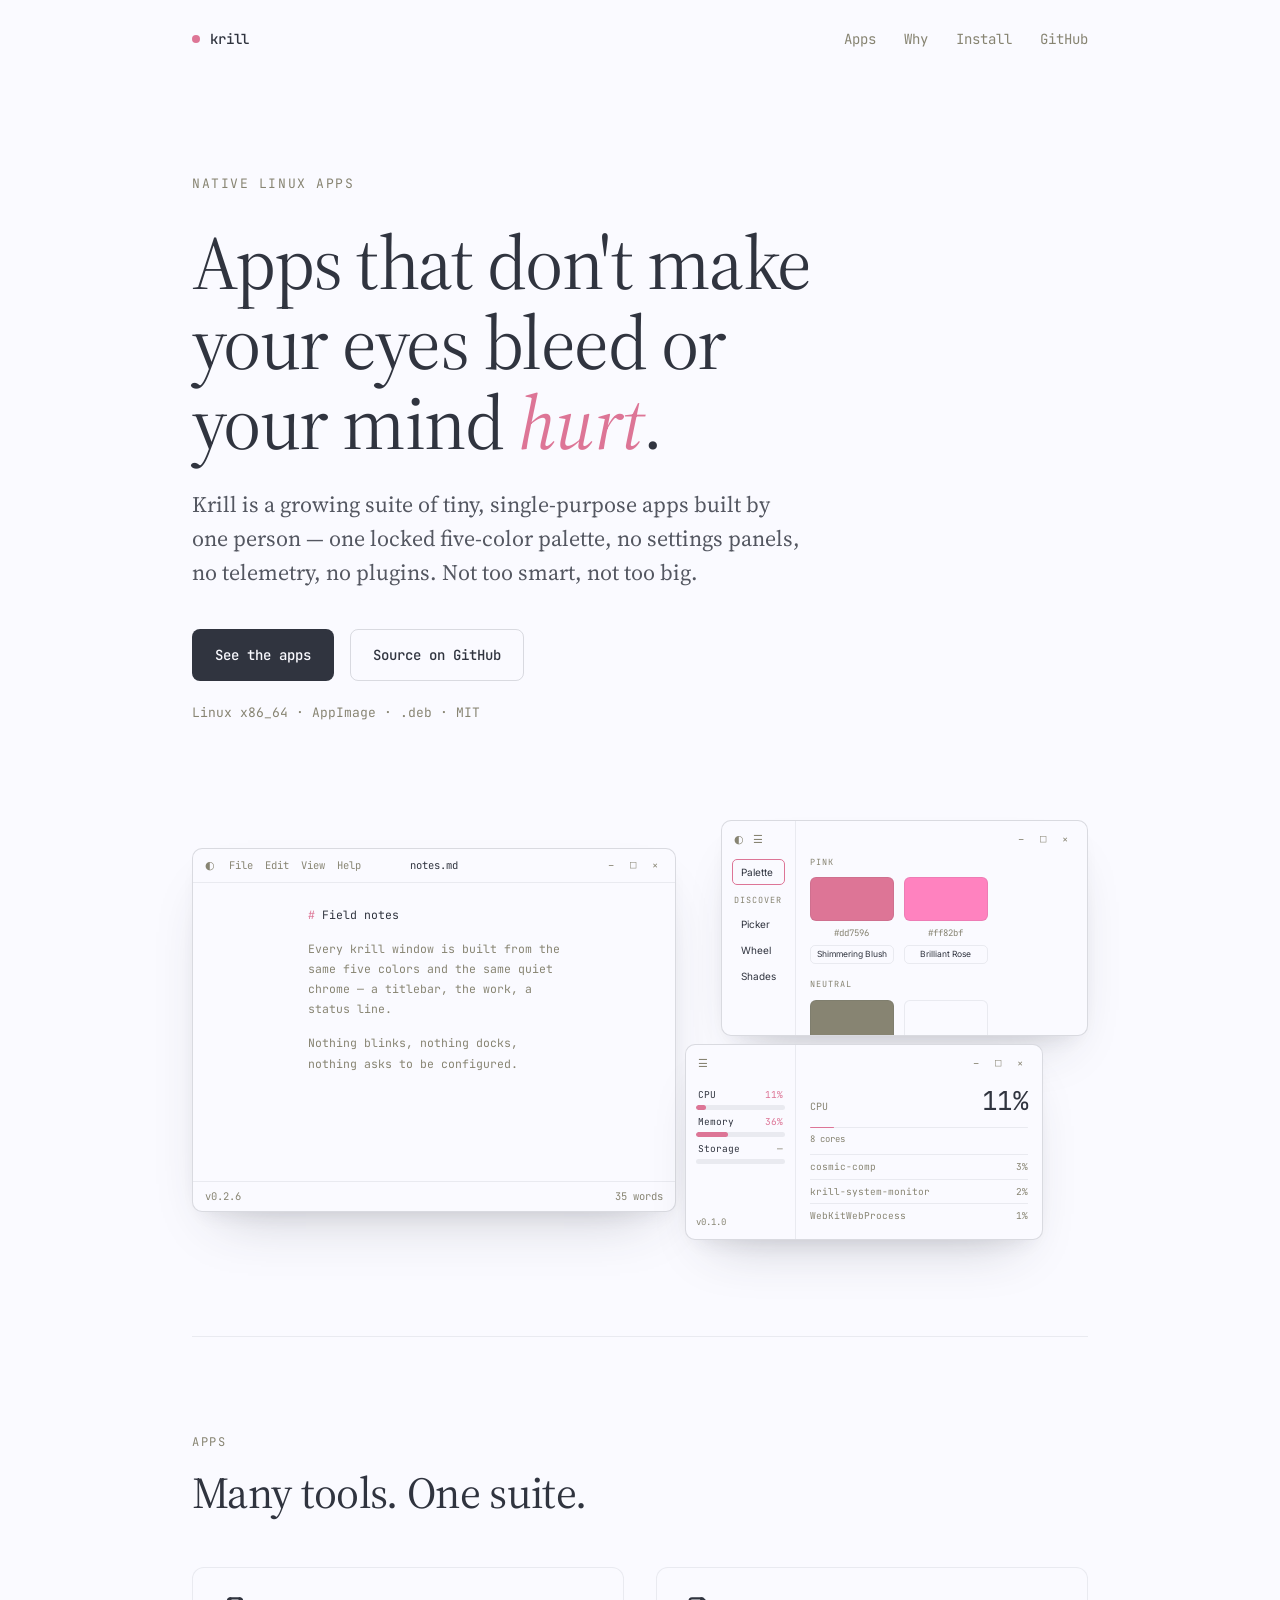
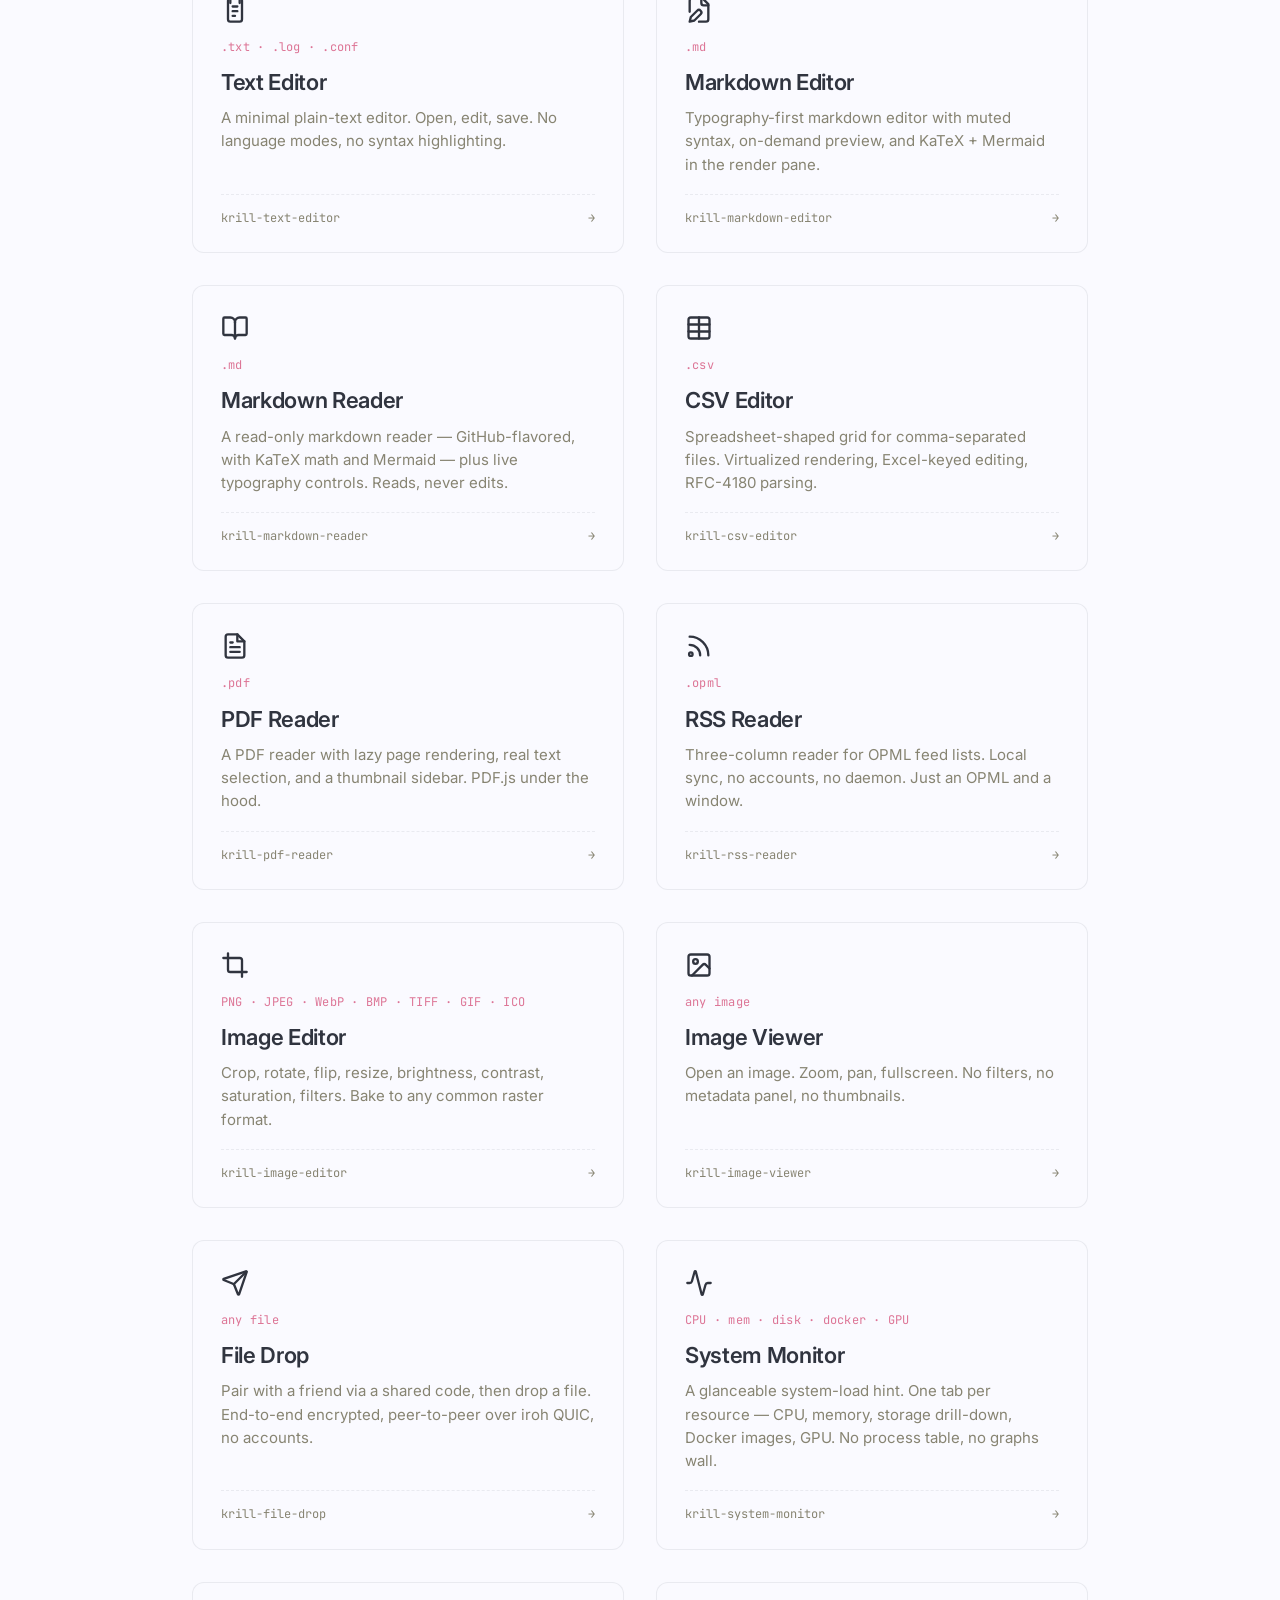
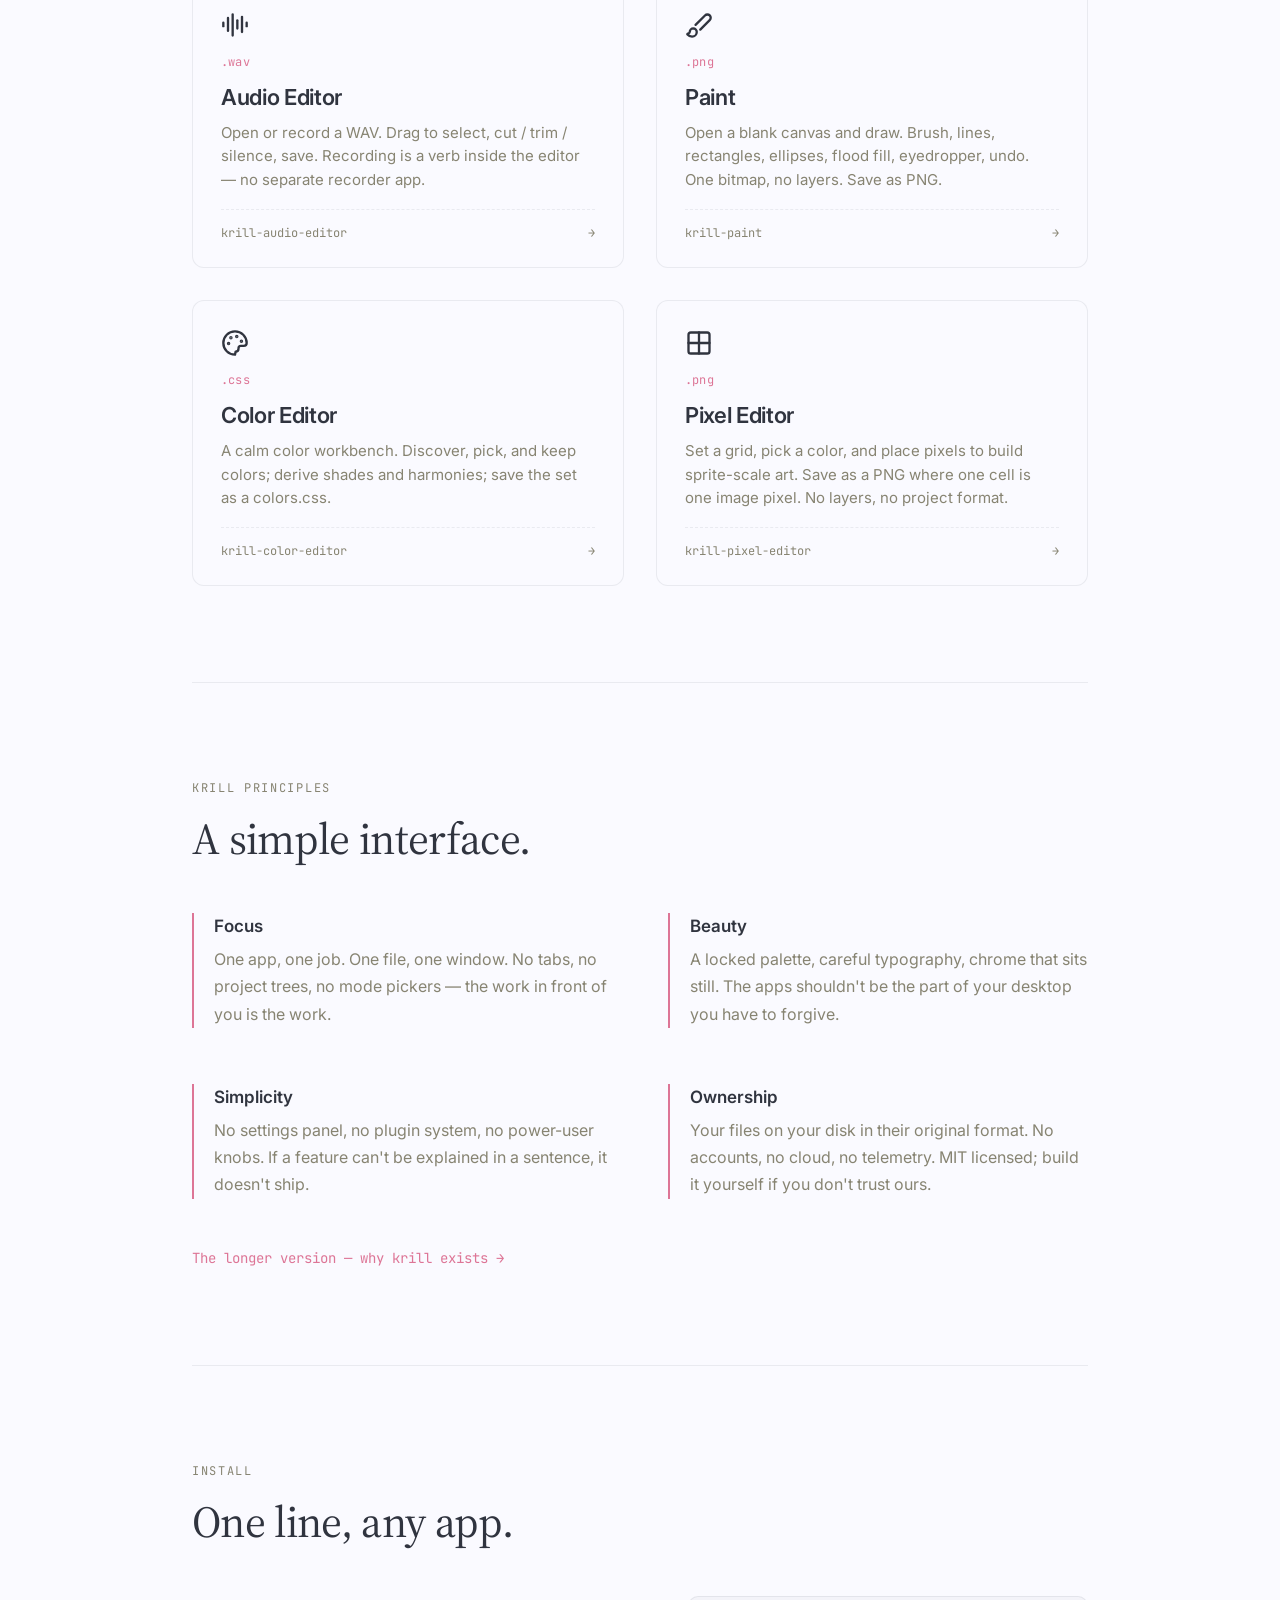
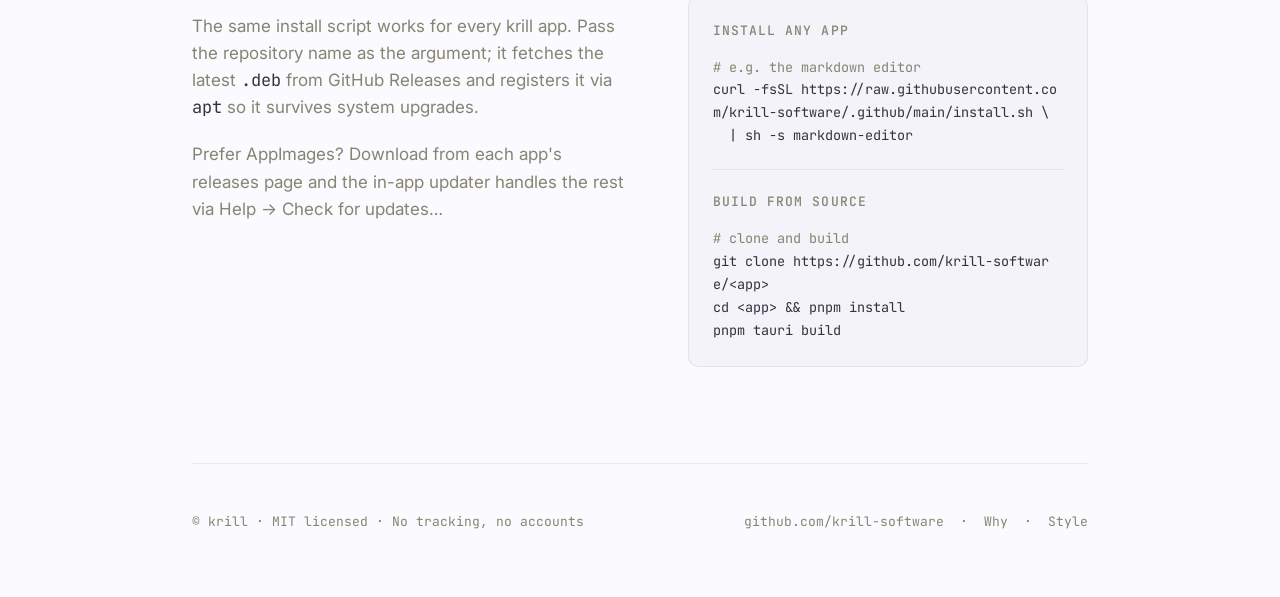
==== commit 55b4bb1f: "Grid: Markdown/Document → Markdown Reader/PDF Reader; /why/ family→suite Co-Authored-By: Claude Opus" ====
--- a/index.html
+++ b/index.html
@@ -881,7 +881,7 @@
 
           <a
             class="app"
-            href="https://krill-software.github.io/markdown-viewer/"
+            href="https://krill-software.github.io/markdown-reader/"
           >
             <span class="app-icon" aria-hidden="true">
               <svg
@@ -901,13 +901,13 @@
               </svg>
             </span>
             <span class="app-tag">.md</span>
-            <p class="app-name">Markdown Viewer</p>
+            <p class="app-name">Markdown Reader</p>
             <p class="app-desc">
               A read-only markdown reader — GitHub-flavored, with KaTeX math and
               Mermaid — plus live typography controls. Reads, never edits.
             </p>
             <span class="app-meta"
-              ><span>krill-markdown-viewer</span
+              ><span>krill-markdown-reader</span
               ><span class="app-arrow">→</span></span
             >
           </a>
@@ -942,7 +942,7 @@
 
           <a
             class="app"
-            href="https://krill-software.github.io/document-viewer/"
+            href="https://krill-software.github.io/pdf-reader/"
           >
             <span class="app-icon" aria-hidden="true">
               <svg
@@ -962,13 +962,13 @@
               </svg>
             </span>
             <span class="app-tag">.pdf</span>
-            <p class="app-name">Document Viewer</p>
+            <p class="app-name">PDF Reader</p>
             <p class="app-desc">
               A PDF reader with lazy page rendering, real text selection, and a
               thumbnail sidebar. PDF.js under the hood.
             </p>
             <span class="app-meta"
-              ><span>krill-document-viewer</span
+              ><span>krill-pdf-reader</span
               ><span class="app-arrow">→</span></span
             >
           </a>
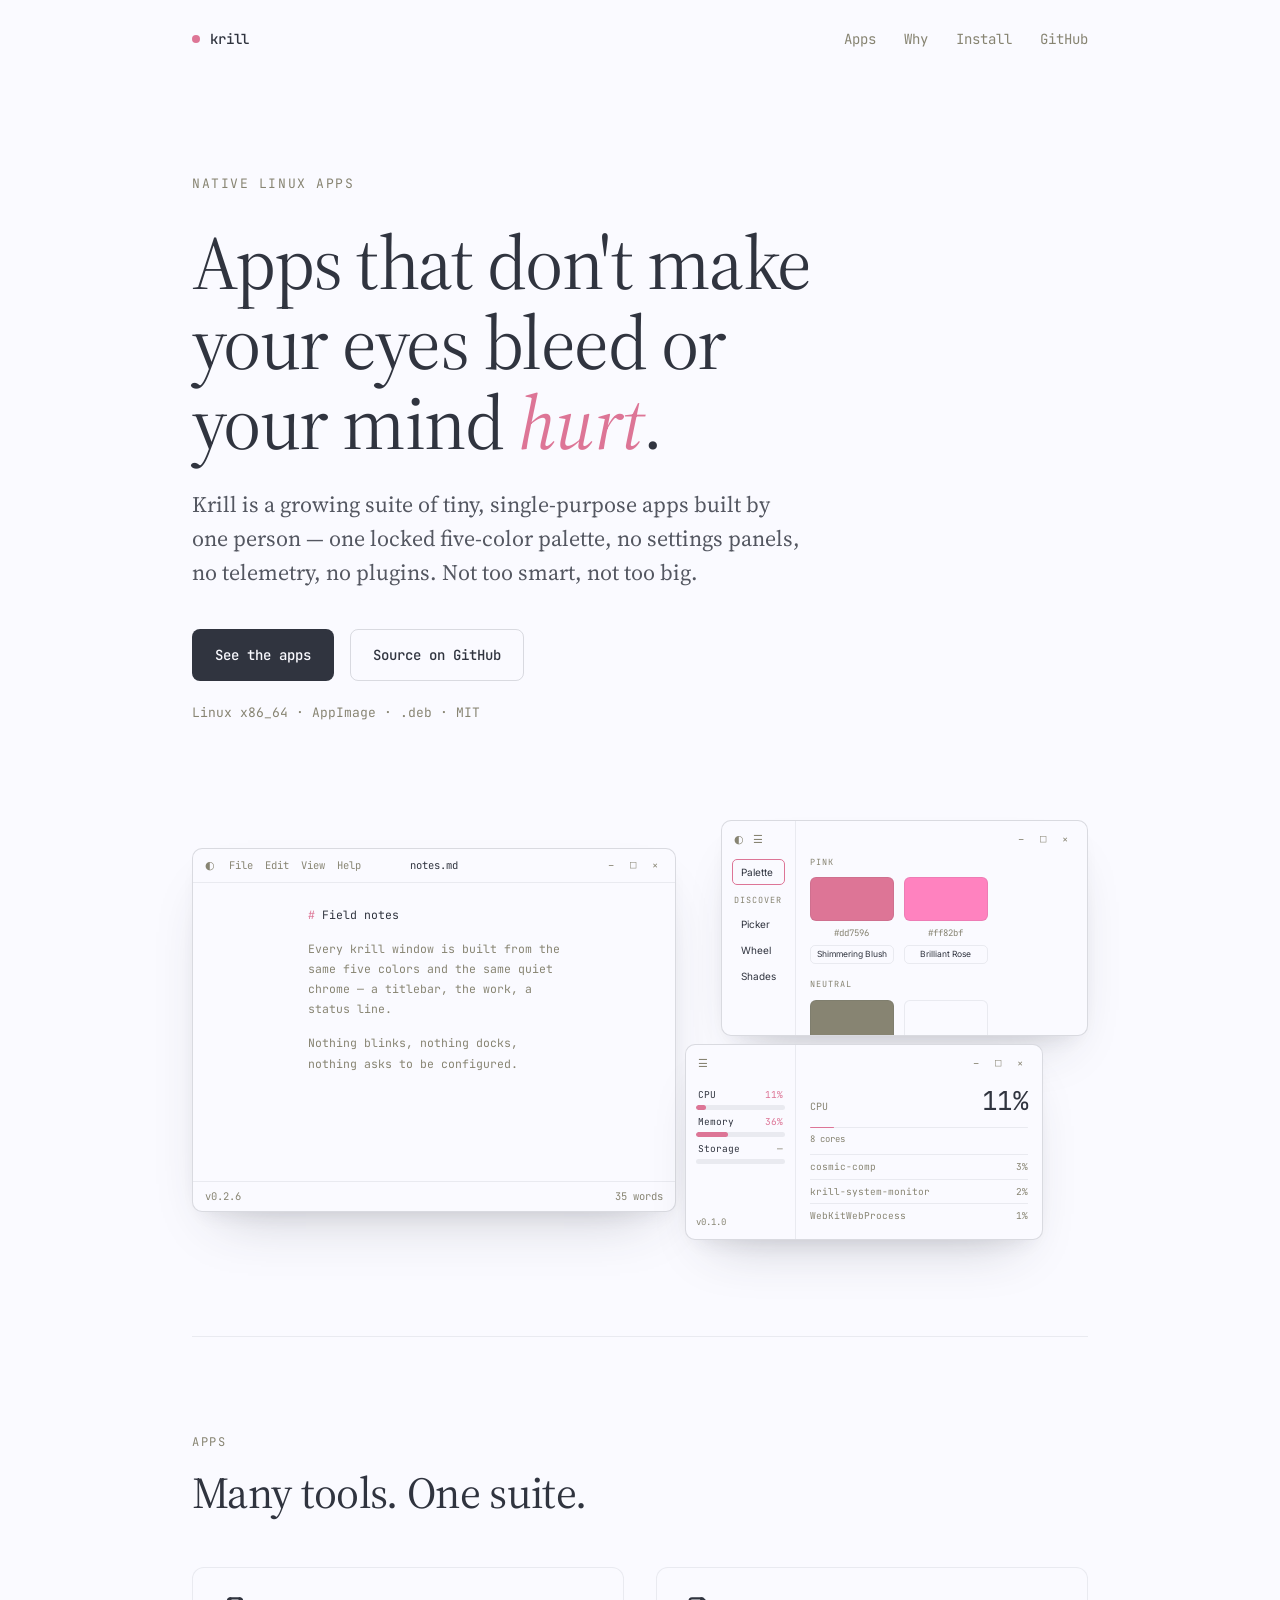
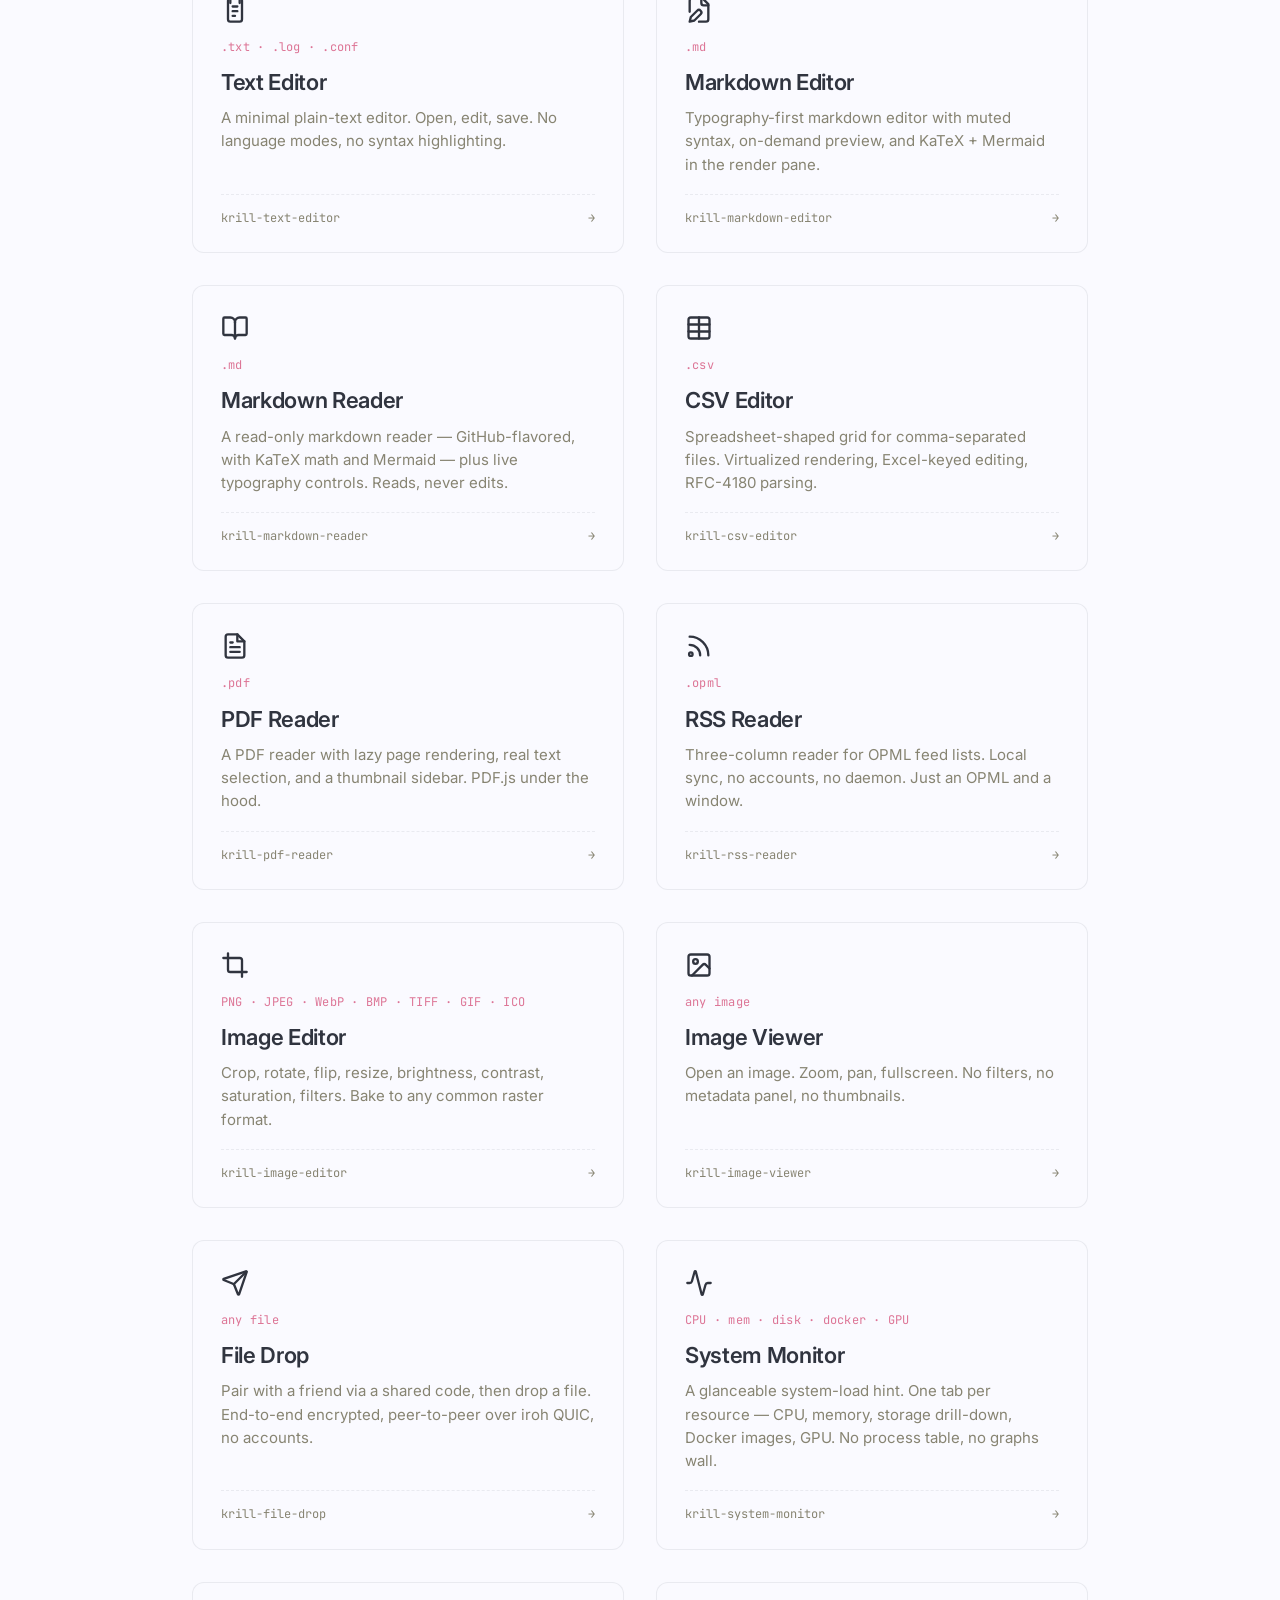
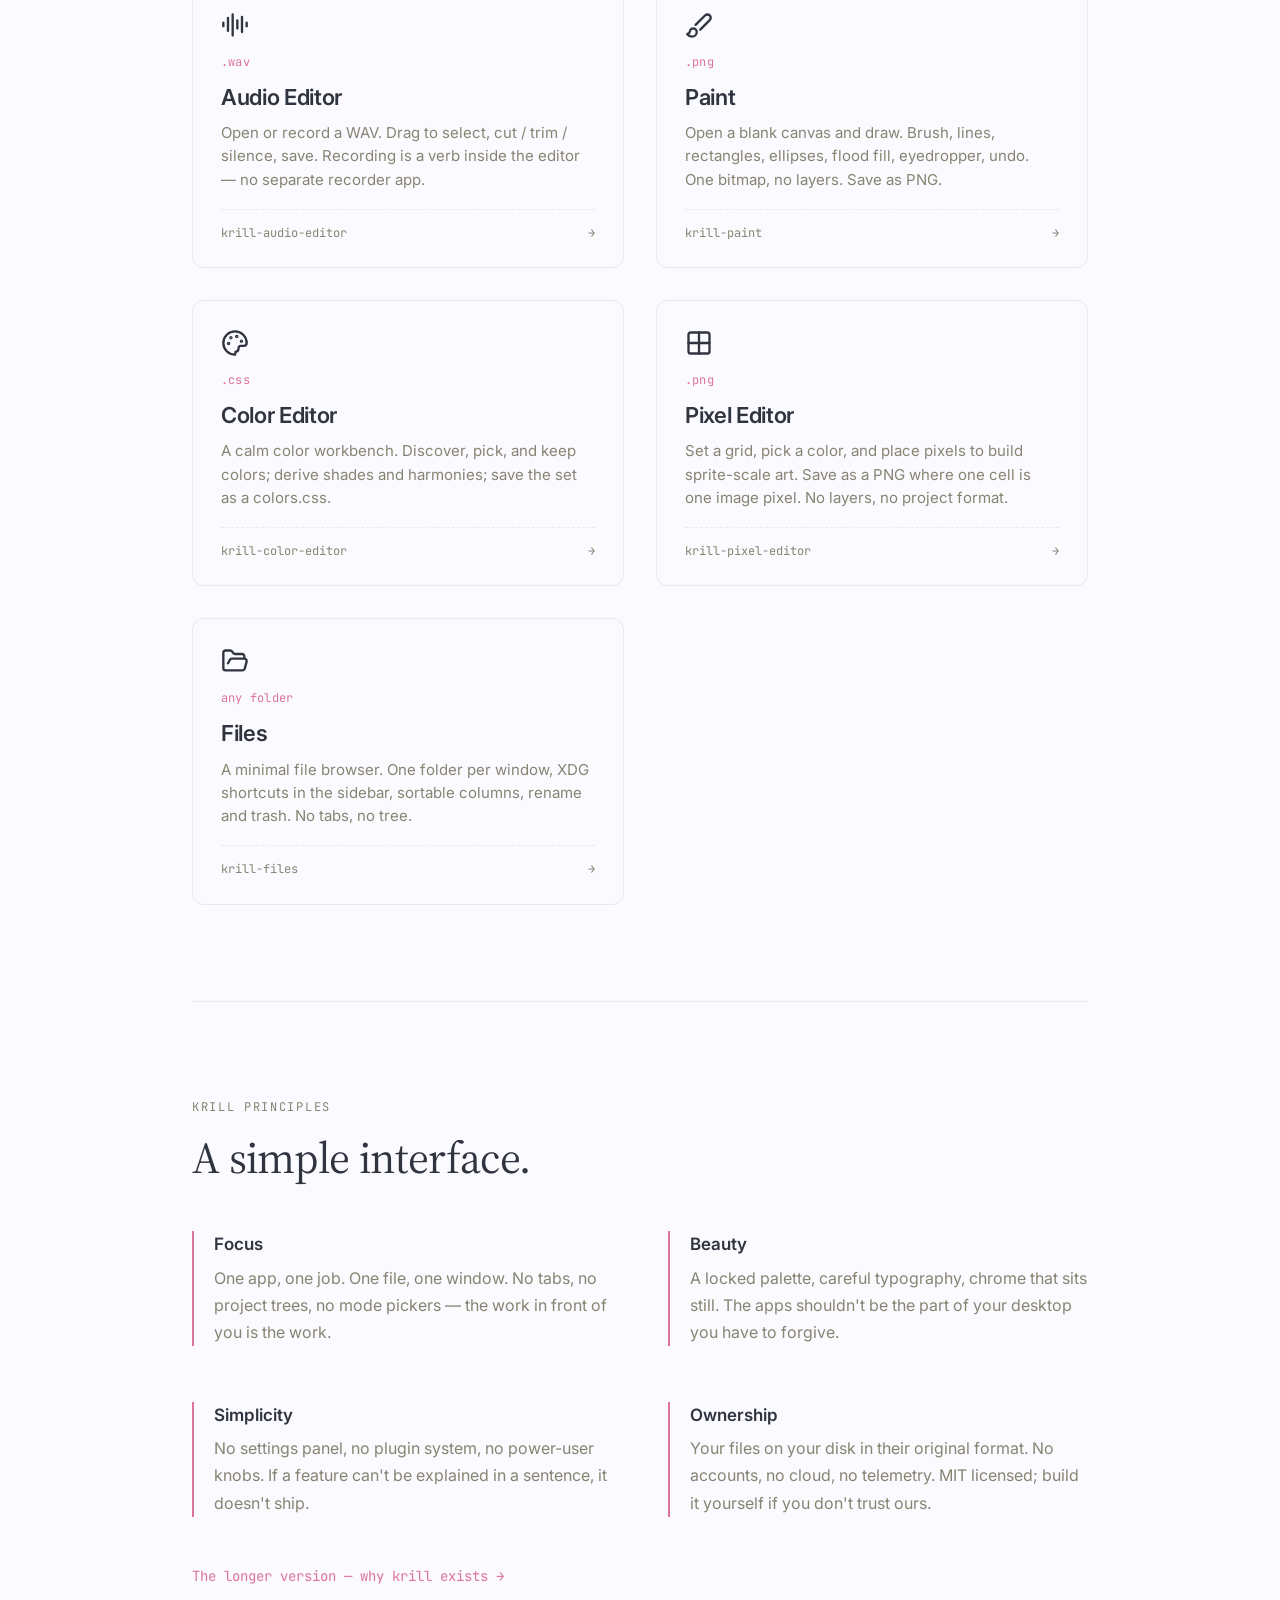
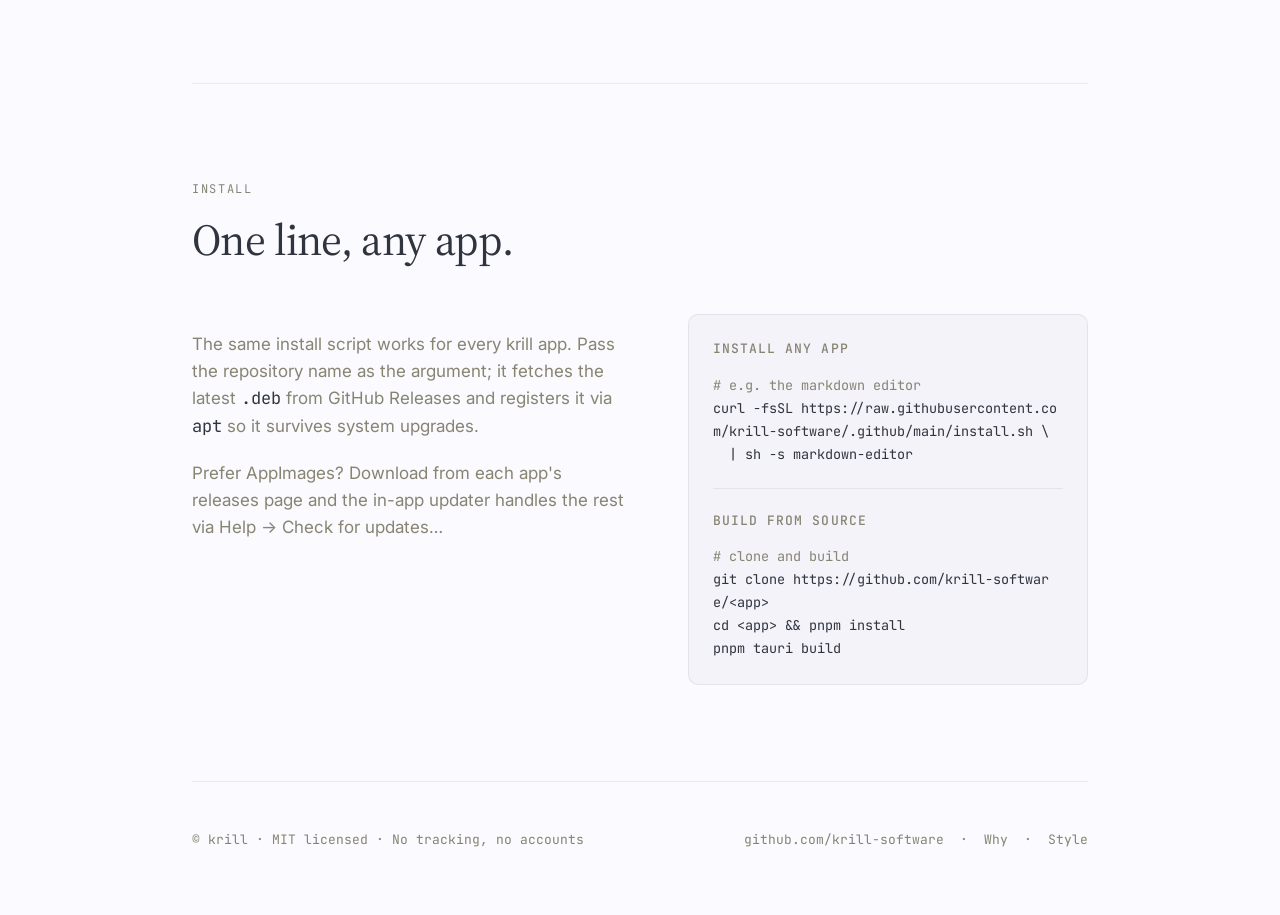
==== commit 86e639de: "Dark mode for app landing pages; add Files card chrome.css gains the prefers-color-scheme block mirr" ====
--- a/index.html
+++ b/index.html
@@ -697,6 +697,7 @@
         }
       }
     </style>
+    <script src="https://coldreader.io/a.js" data-site="LBxITrw4" defer></script>
   </head>
   <body>
     <div class="wrap">
@@ -1249,6 +1250,36 @@
               ><span class="app-arrow">→</span></span
             >
           </a>
+
+          <a class="app" href="https://krill-software.github.io/files/">
+            <span class="app-icon" aria-hidden="true">
+              <svg
+                viewBox="0 0 24 24"
+                width="28"
+                height="28"
+                fill="none"
+                stroke="currentColor"
+                stroke-width="2"
+                stroke-linecap="round"
+                stroke-linejoin="round"
+              >
+                <path
+                  d="m6 14 1.5-2.9A2 2 0 0 1 9.24 10H20a2 2 0 0 1 1.94 2.5l-1.54 6a2 2 0 0 1-1.95 1.5H4a2 2 0 0 1-2-2V5a2 2 0 0 1 2-2h3.9a2 2 0 0 1 1.69.9l.81 1.2a2 2 0 0 0 1.67.9H18a2 2 0 0 1 2 2v2"
+                />
+              </svg>
+            </span>
+            <span class="app-tag">any folder</span>
+            <p class="app-name">Files</p>
+            <p class="app-desc">
+              A minimal file browser. One folder per window, XDG shortcuts in
+              the sidebar, sortable columns, rename and trash. No tabs, no
+              tree.
+            </p>
+            <span class="app-meta"
+              ><span>krill-files</span
+              ><span class="app-arrow">→</span></span
+            >
+          </a>
         </div>
       </section>
 
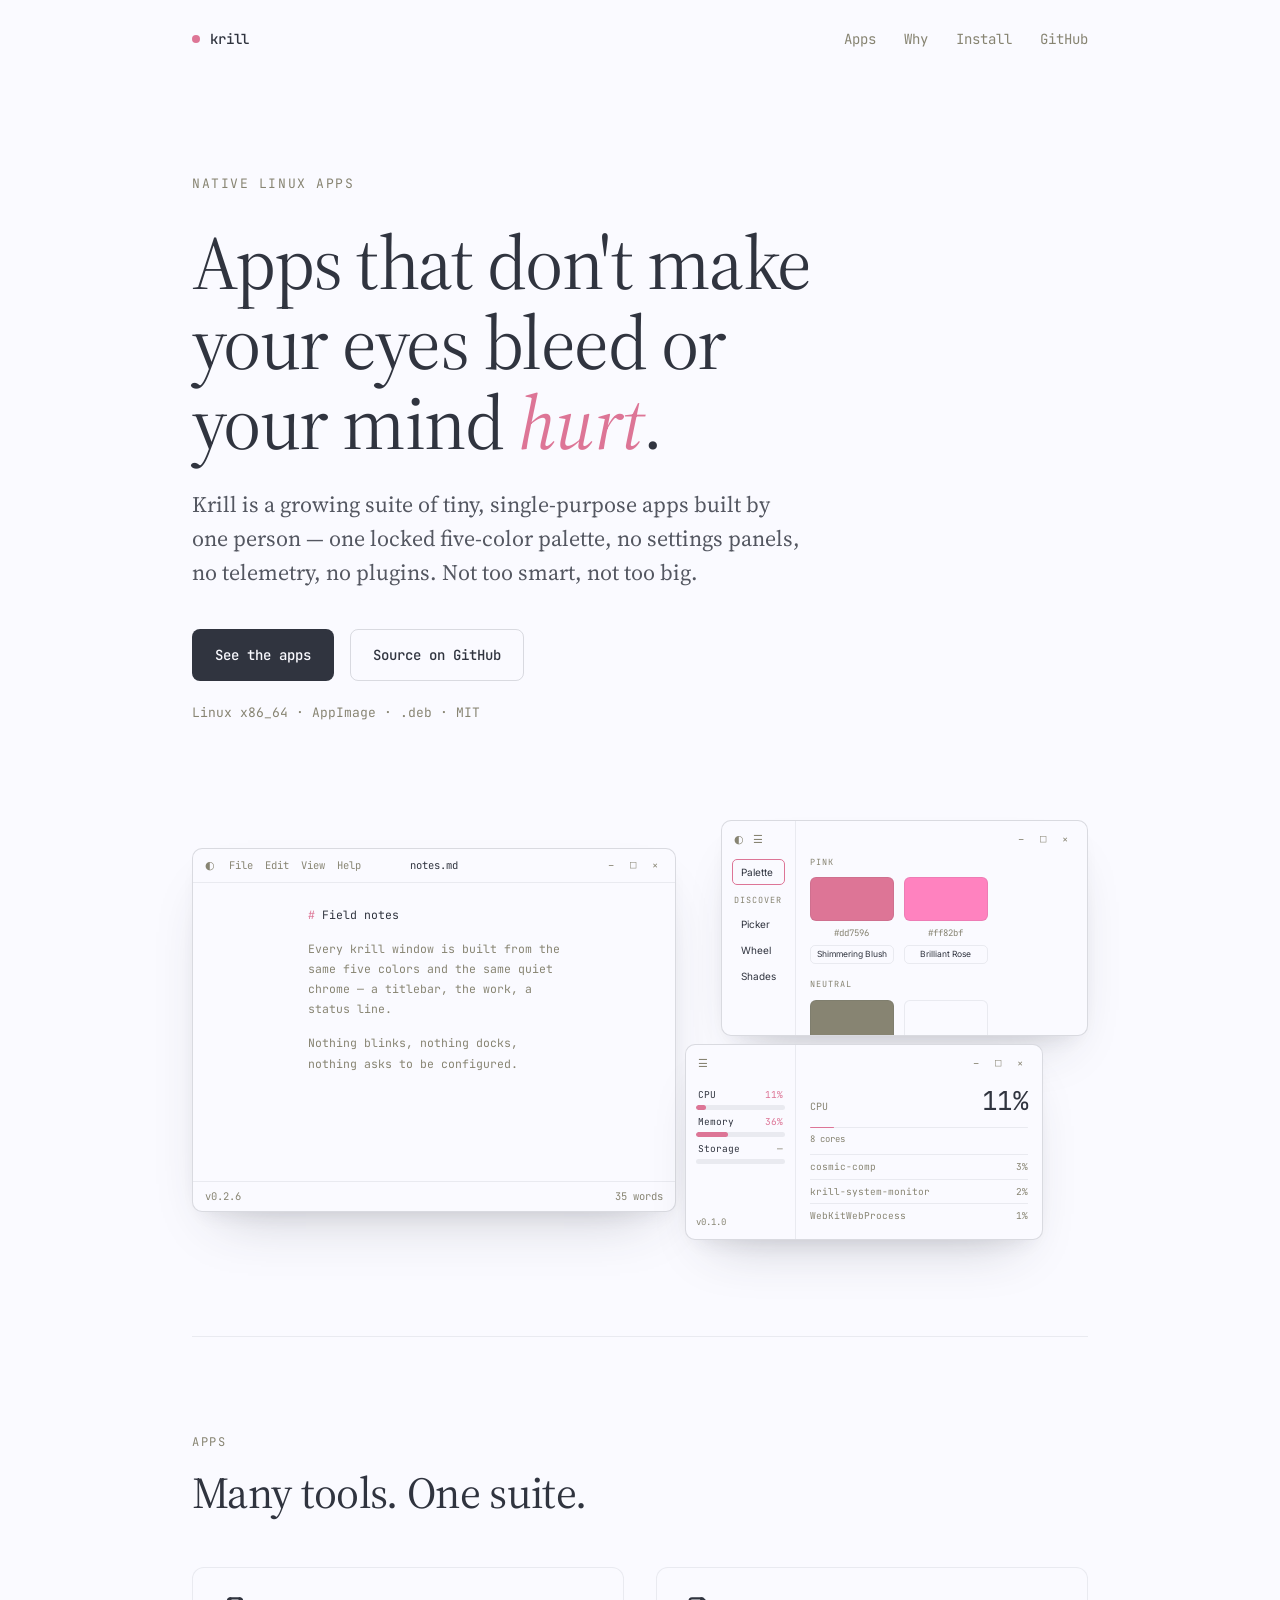
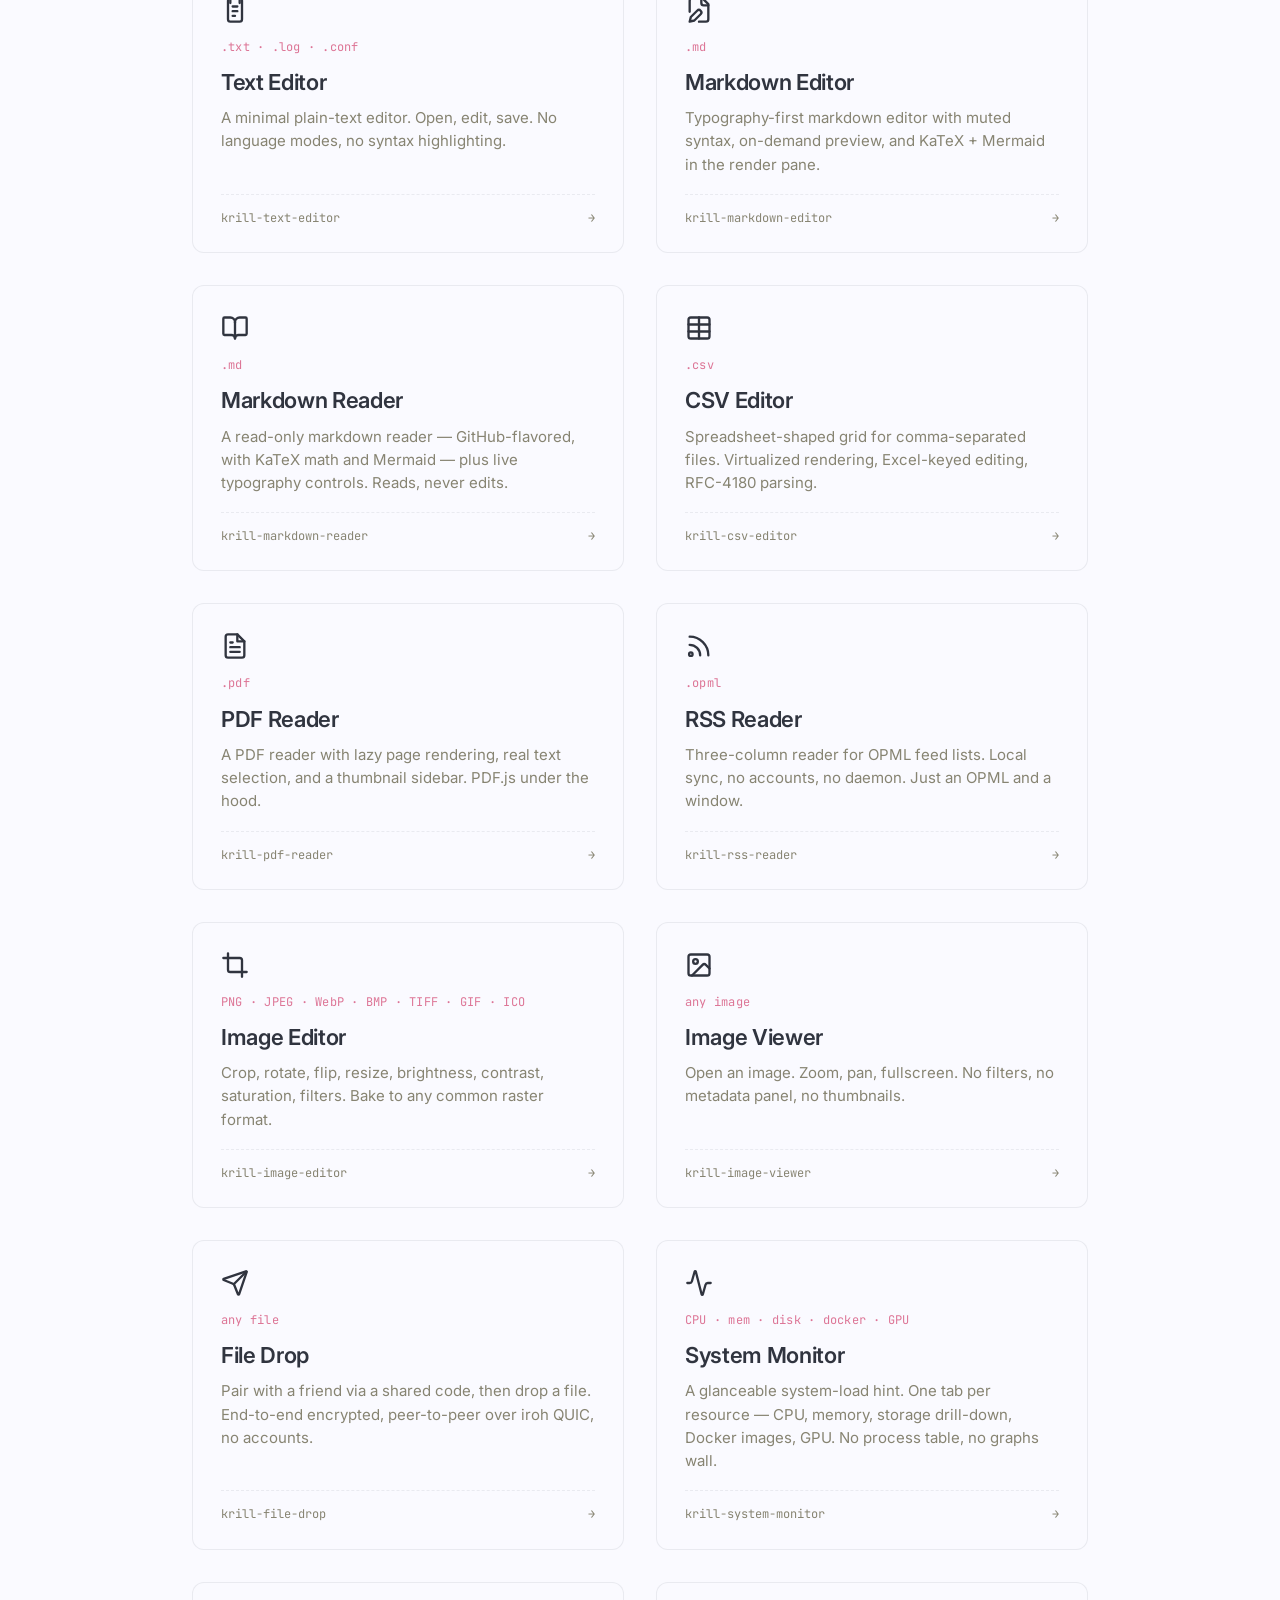
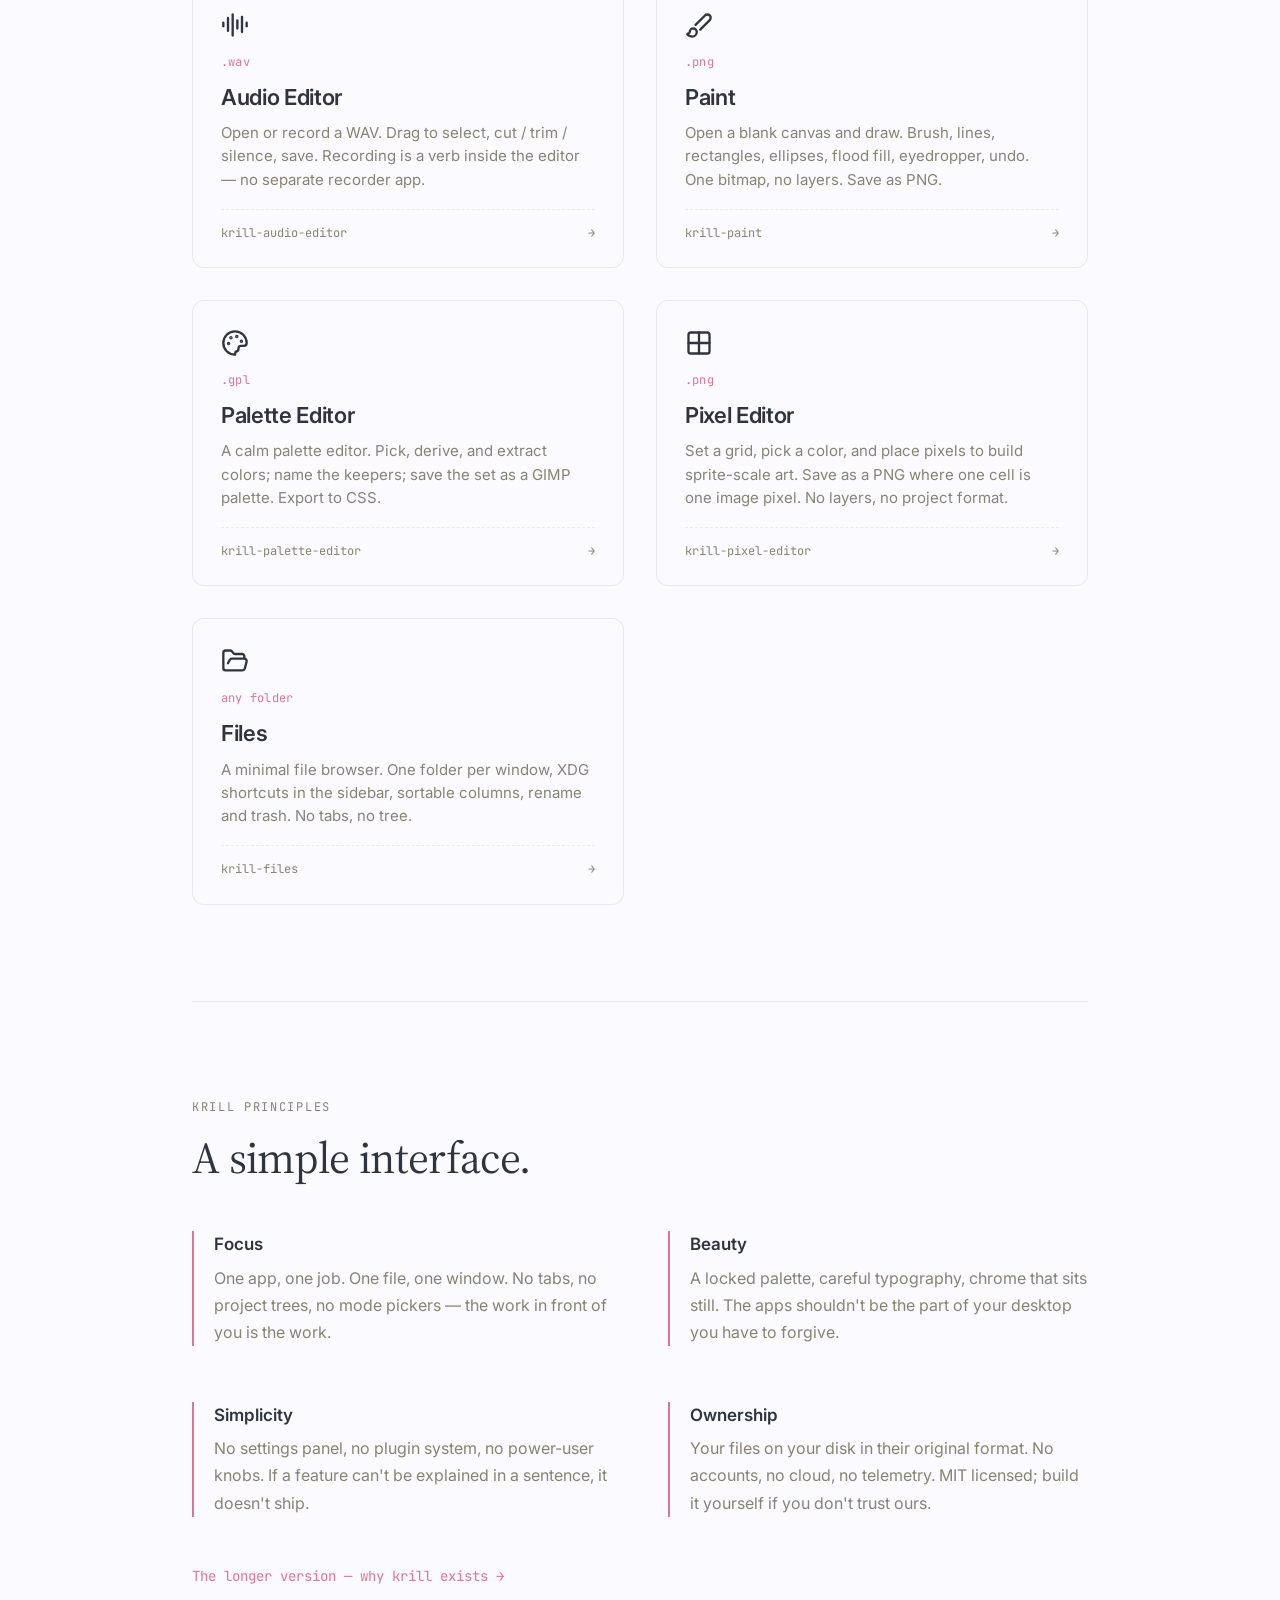
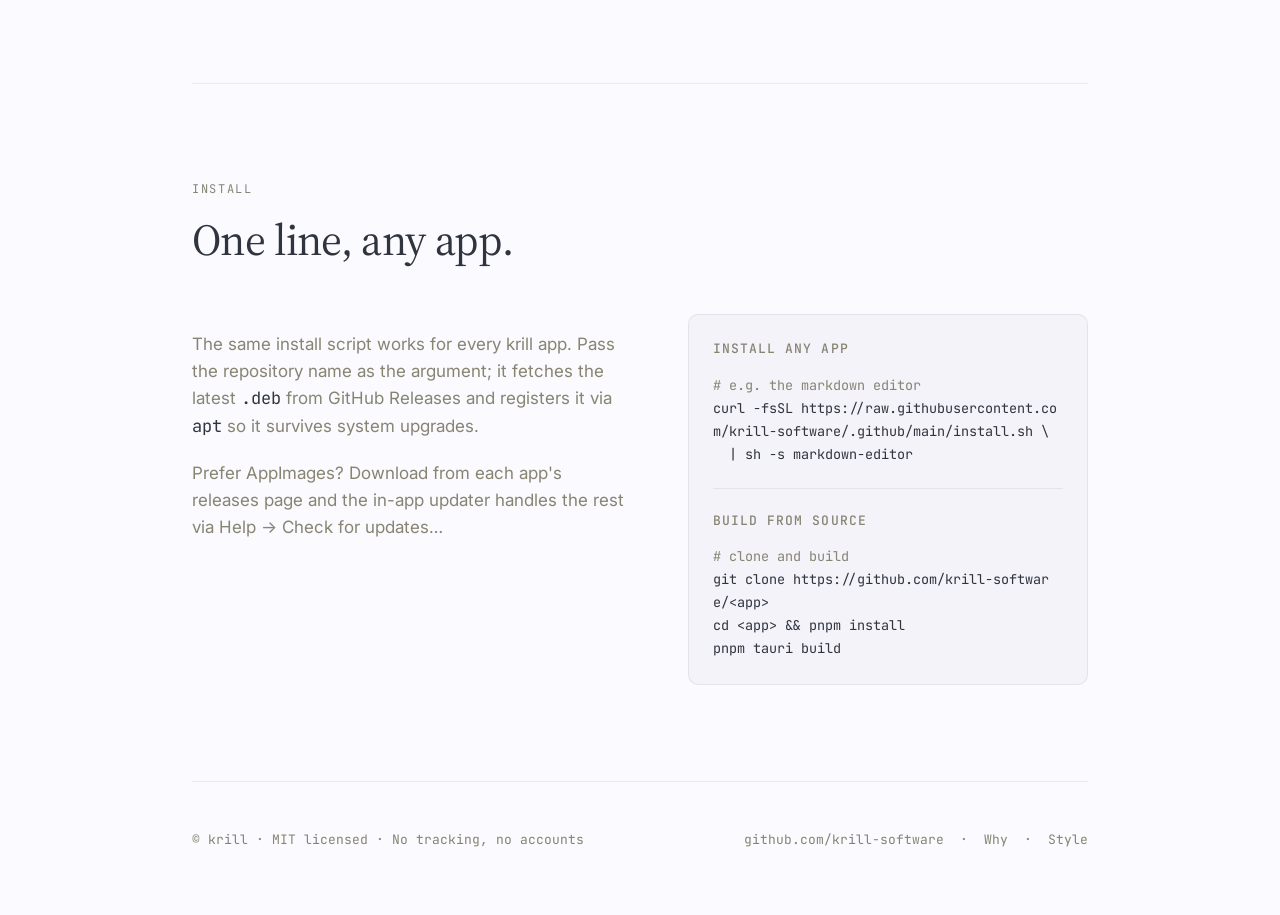
==== commit eafccb3b: "Color Editor → Palette Editor card Co-Authored-By: Claude Fable 5.1 <noreply@anthropic.com> Claude-S" ====
--- a/index.html
+++ b/index.html
@@ -1188,7 +1188,7 @@
             >
           </a>
 
-          <a class="app" href="https://krill-software.github.io/color-editor/">
+          <a class="app" href="https://krill-software.github.io/palette-editor/">
             <span class="app-icon" aria-hidden="true">
               <svg
                 viewBox="0 0 24 24"
@@ -1209,14 +1209,14 @@
                 <circle cx="6.5" cy="12.5" r="0.5" fill="currentColor" />
               </svg>
             </span>
-            <span class="app-tag">.css</span>
-            <p class="app-name">Color Editor</p>
-            <p class="app-desc">
-              A calm color workbench. Discover, pick, and keep colors; derive
-              shades and harmonies; save the set as a colors.css.
-            </p>
-            <span class="app-meta"
-              ><span>krill-color-editor</span
+            <span class="app-tag">.gpl</span>
+            <p class="app-name">Palette Editor</p>
+            <p class="app-desc">
+              A calm palette editor. Pick, derive, and extract colors; name
+              the keepers; save the set as a GIMP palette. Export to CSS.
+            </p>
+            <span class="app-meta"
+              ><span>krill-palette-editor</span
               ><span class="app-arrow">→</span></span
             >
           </a>
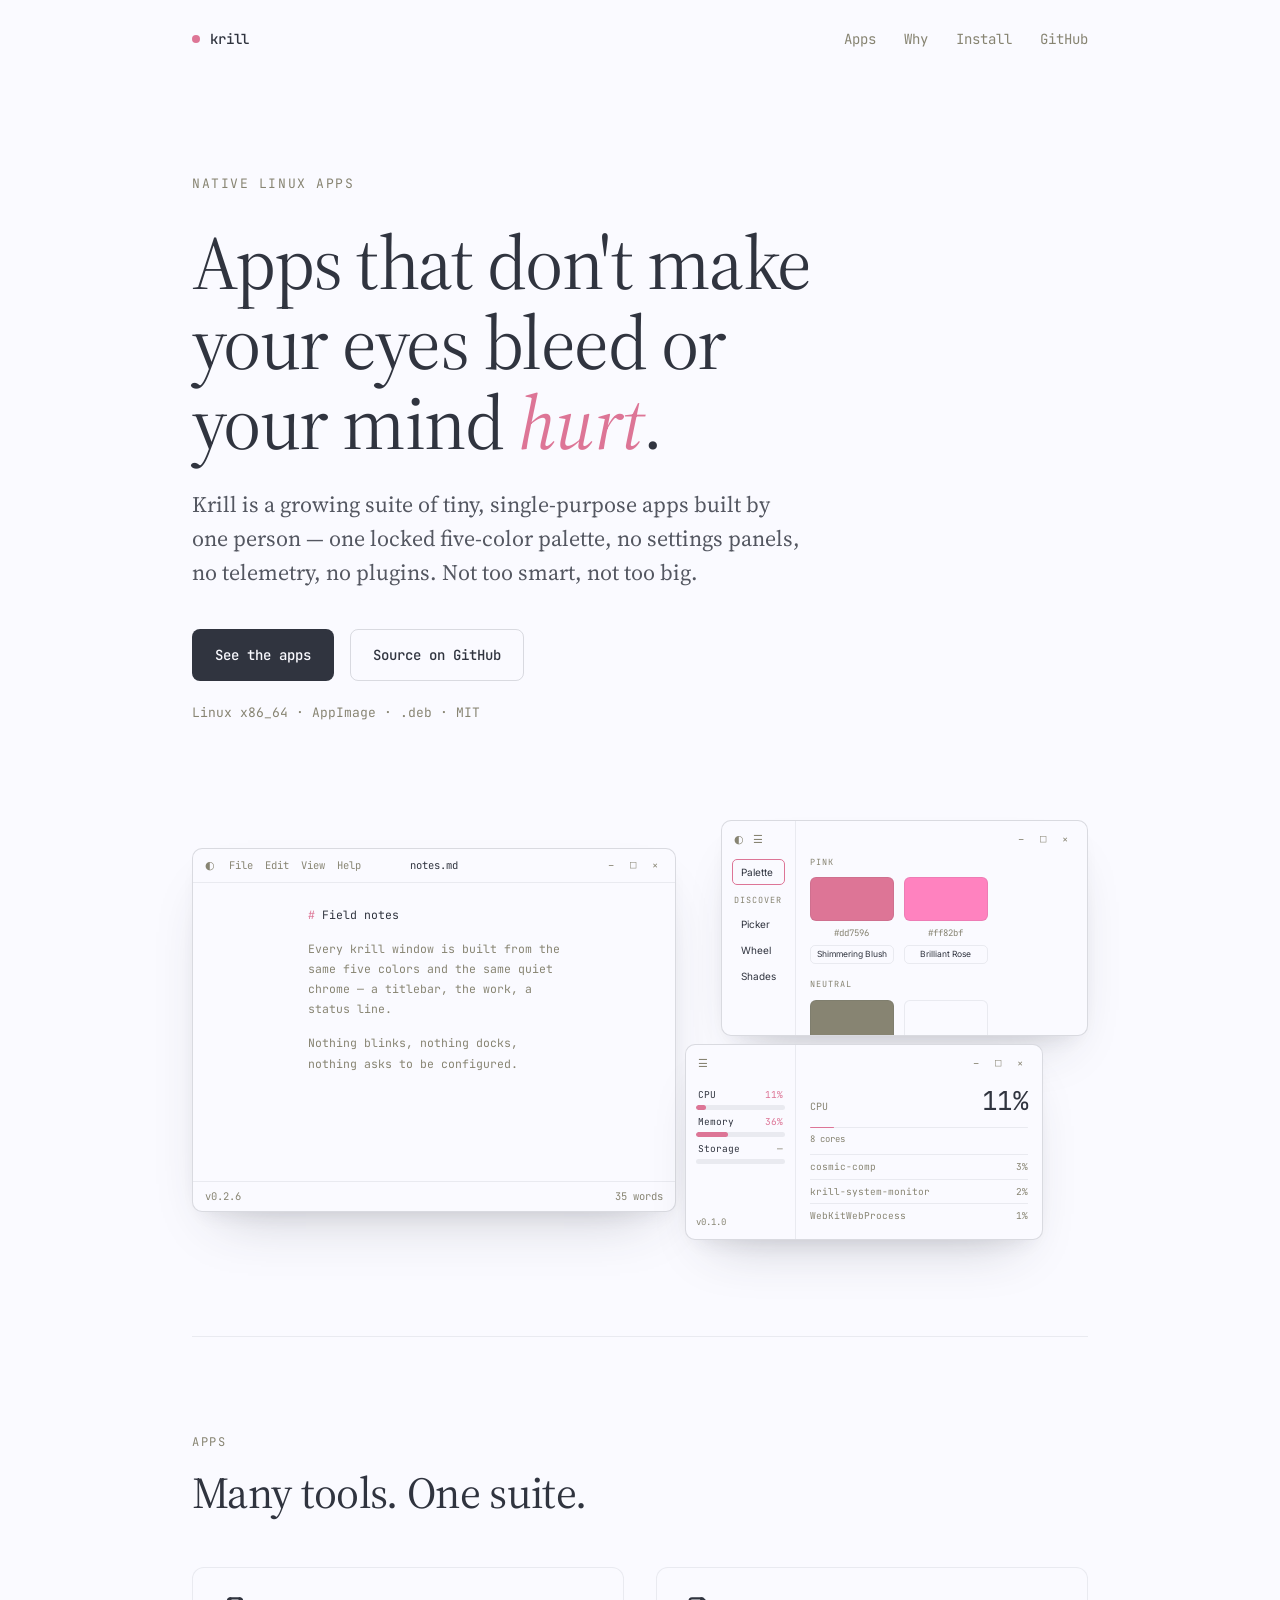
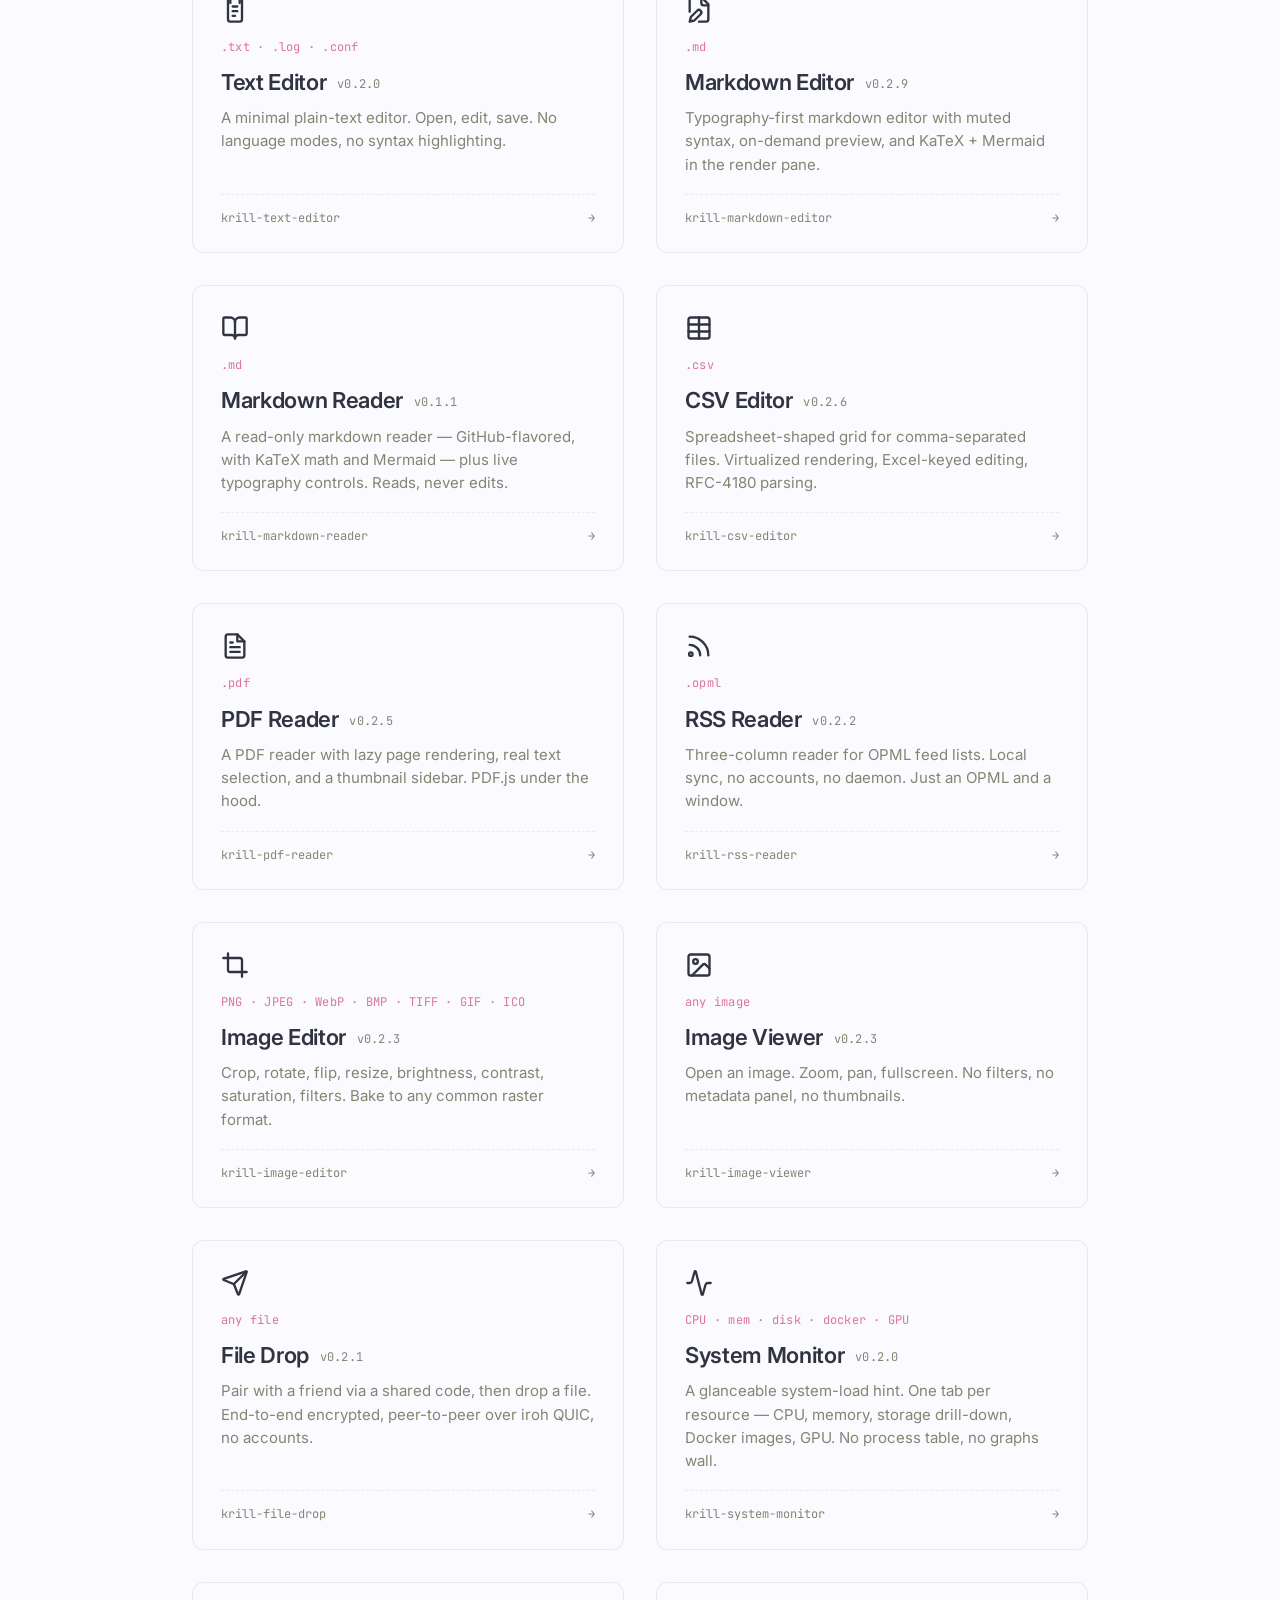
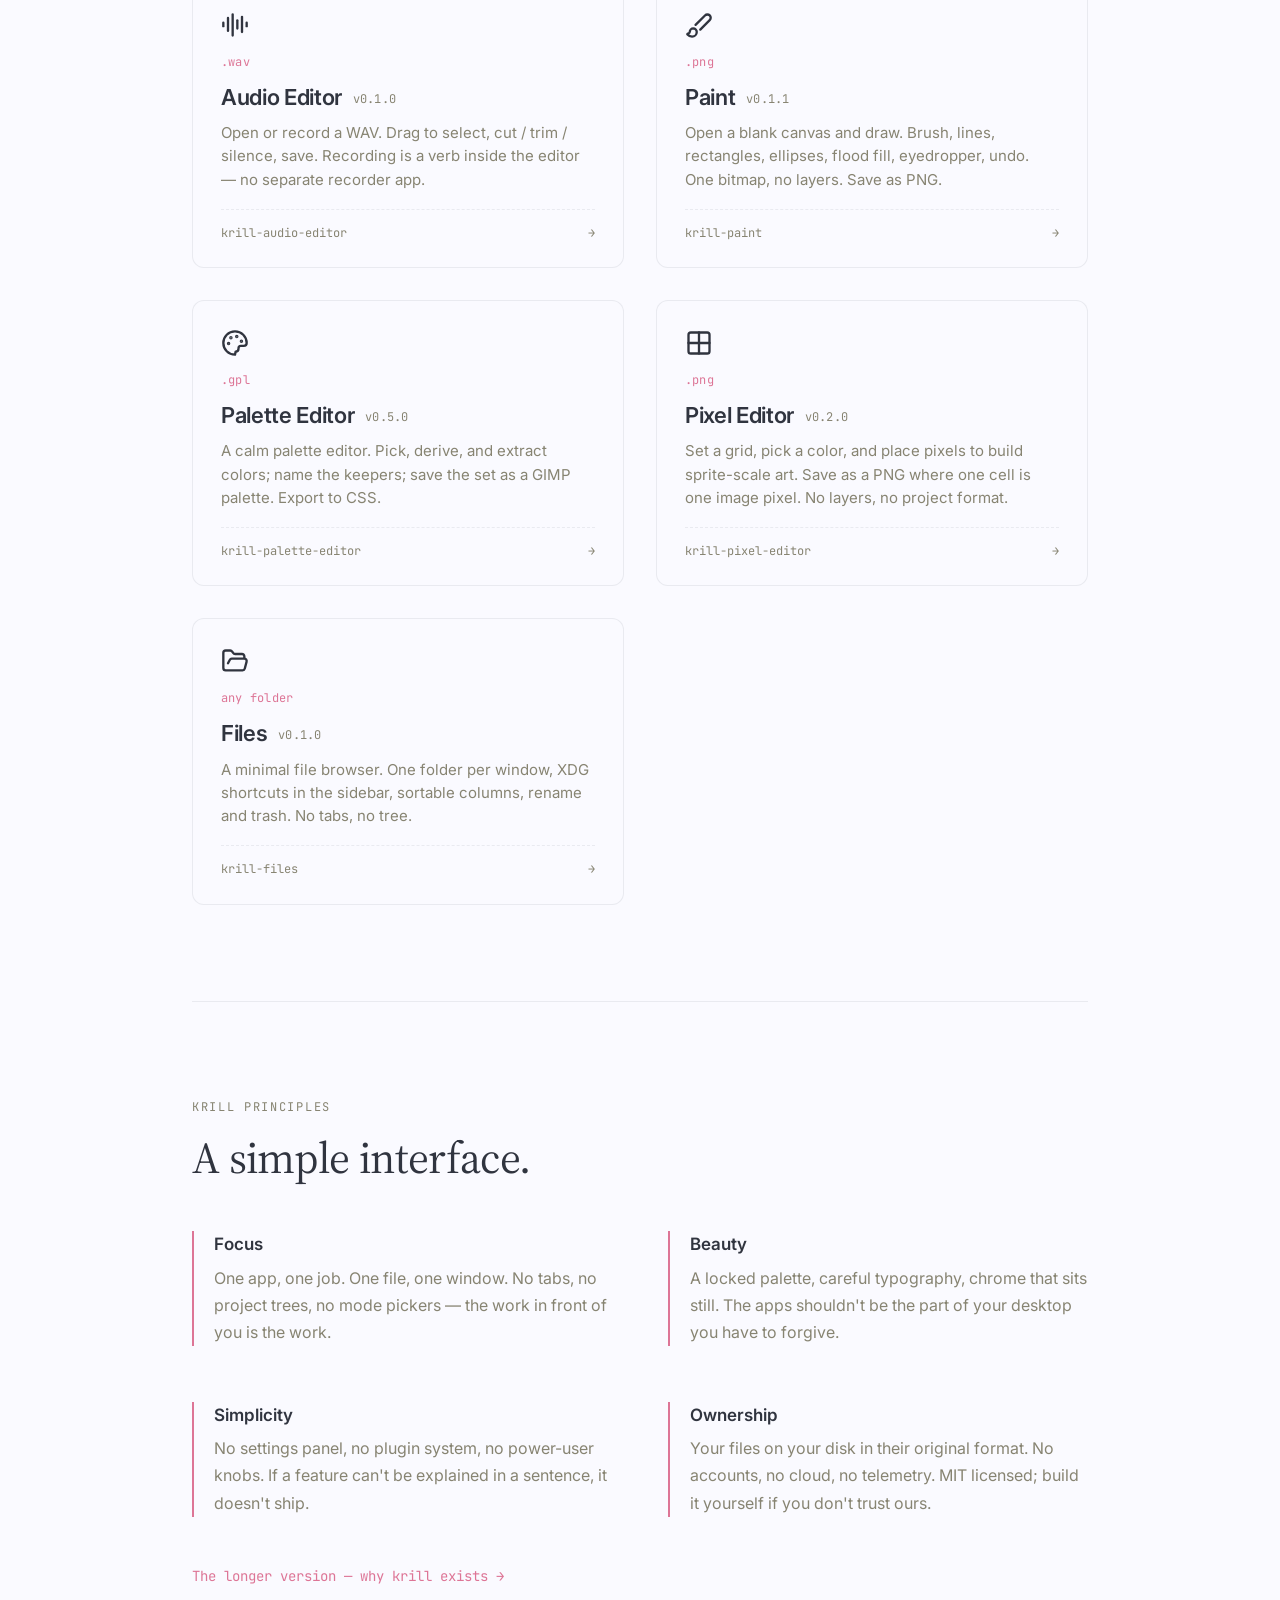
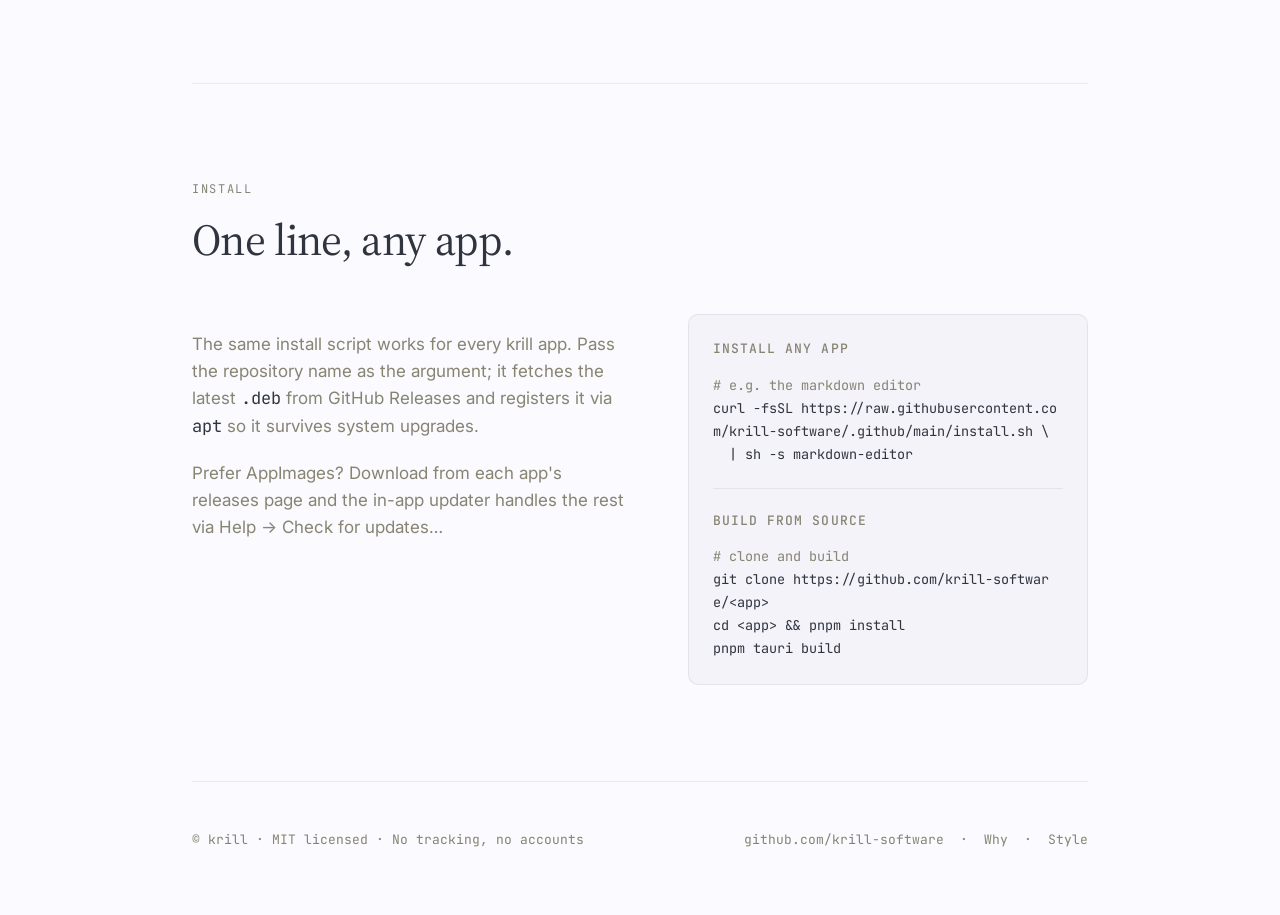
==== commit 700ab353: "Version tag on each app card, synced daily from GitHub Releases Co-Authored-By: Claude Fable 5.1 <no" ====
--- a/index.html
+++ b/index.html
@@ -548,6 +548,18 @@
         margin: 0 0 6px;
         transition: color 120ms ease;
       }
+      /* Version tag — filled in by scripts/sync-versions.sh from each
+       * app's latest GitHub Release; empty until then (renders nothing). */
+      .app-ver {
+        font-family: var(--mono);
+        font-size: 12px;
+        font-weight: 400;
+        letter-spacing: 0.02em;
+        color: var(--fm-muted);
+        margin-left: 6px;
+        vertical-align: 2px;
+      }
+      .app-ver:empty { display: none; }
       .app-desc {
         font-size: 15px;
         line-height: 1.55;
@@ -837,7 +849,7 @@
               </svg>
             </span>
             <span class="app-tag">.txt · .log · .conf</span>
-            <p class="app-name">Text Editor</p>
+            <p class="app-name">Text Editor <span class="app-ver" data-app="text-editor">v0.2.0</span></p>
             <p class="app-desc">
               A minimal plain-text editor. Open, edit, save. No language modes,
               no syntax highlighting.
@@ -869,7 +881,7 @@
               </svg>
             </span>
             <span class="app-tag">.md</span>
-            <p class="app-name">Markdown Editor</p>
+            <p class="app-name">Markdown Editor <span class="app-ver" data-app="markdown-editor">v0.2.9</span></p>
             <p class="app-desc">
               Typography-first markdown editor with muted syntax, on-demand
               preview, and KaTeX + Mermaid in the render pane.
@@ -902,7 +914,7 @@
               </svg>
             </span>
             <span class="app-tag">.md</span>
-            <p class="app-name">Markdown Reader</p>
+            <p class="app-name">Markdown Reader <span class="app-ver" data-app="markdown-reader">v0.1.1</span></p>
             <p class="app-desc">
               A read-only markdown reader — GitHub-flavored, with KaTeX math and
               Mermaid — plus live typography controls. Reads, never edits.
@@ -930,7 +942,7 @@
               </svg>
             </span>
             <span class="app-tag">.csv</span>
-            <p class="app-name">CSV Editor</p>
+            <p class="app-name">CSV Editor <span class="app-ver" data-app="csv-editor">v0.2.6</span></p>
             <p class="app-desc">
               Spreadsheet-shaped grid for comma-separated files. Virtualized
               rendering, Excel-keyed editing, RFC-4180 parsing.
@@ -963,7 +975,7 @@
               </svg>
             </span>
             <span class="app-tag">.pdf</span>
-            <p class="app-name">PDF Reader</p>
+            <p class="app-name">PDF Reader <span class="app-ver" data-app="pdf-reader">v0.2.5</span></p>
             <p class="app-desc">
               A PDF reader with lazy page rendering, real text selection, and a
               thumbnail sidebar. PDF.js under the hood.
@@ -992,7 +1004,7 @@
               </svg>
             </span>
             <span class="app-tag">.opml</span>
-            <p class="app-name">RSS Reader</p>
+            <p class="app-name">RSS Reader <span class="app-ver" data-app="rss-reader">v0.2.2</span></p>
             <p class="app-desc">
               Three-column reader for OPML feed lists. Local sync, no accounts,
               no daemon. Just an OPML and a window.
@@ -1022,7 +1034,7 @@
             <span class="app-tag"
               >PNG · JPEG · WebP · BMP · TIFF · GIF · ICO</span
             >
-            <p class="app-name">Image Editor</p>
+            <p class="app-name">Image Editor <span class="app-ver" data-app="image-editor">v0.2.3</span></p>
             <p class="app-desc">
               Crop, rotate, flip, resize, brightness, contrast, saturation,
               filters. Bake to any common raster format.
@@ -1051,7 +1063,7 @@
               </svg>
             </span>
             <span class="app-tag">any image</span>
-            <p class="app-name">Image Viewer</p>
+            <p class="app-name">Image Viewer <span class="app-ver" data-app="image-viewer">v0.2.3</span></p>
             <p class="app-desc">
               Open an image. Zoom, pan, fullscreen. No filters, no metadata
               panel, no thumbnails.
@@ -1081,7 +1093,7 @@
               </svg>
             </span>
             <span class="app-tag">any file</span>
-            <p class="app-name">File Drop</p>
+            <p class="app-name">File Drop <span class="app-ver" data-app="file-drop">v0.2.1</span></p>
             <p class="app-desc">
               Pair with a friend via a shared code, then drop a file. End-to-end
               encrypted, peer-to-peer over iroh QUIC, no accounts.
@@ -1113,7 +1125,7 @@
               </svg>
             </span>
             <span class="app-tag">CPU · mem · disk · docker · GPU</span>
-            <p class="app-name">System Monitor</p>
+            <p class="app-name">System Monitor <span class="app-ver" data-app="system-monitor">v0.2.0</span></p>
             <p class="app-desc">
               A glanceable system-load hint. One tab per resource — CPU, memory,
               storage drill-down, Docker images, GPU. No process table, no
@@ -1146,7 +1158,7 @@
               </svg>
             </span>
             <span class="app-tag">.wav</span>
-            <p class="app-name">Audio Editor</p>
+            <p class="app-name">Audio Editor <span class="app-ver" data-app="audio-editor">v0.1.0</span></p>
             <p class="app-desc">
               Open or record a WAV. Drag to select, cut / trim / silence, save.
               Recording is a verb inside the editor — no separate recorder app.
@@ -1178,7 +1190,7 @@
               </svg>
             </span>
             <span class="app-tag">.png</span>
-            <p class="app-name">Paint</p>
+            <p class="app-name">Paint <span class="app-ver" data-app="paint">v0.1.1</span></p>
             <p class="app-desc">
               Open a blank canvas and draw. Brush, lines, rectangles, ellipses,
               flood fill, eyedropper, undo. One bitmap, no layers. Save as PNG.
@@ -1210,7 +1222,7 @@
               </svg>
             </span>
             <span class="app-tag">.gpl</span>
-            <p class="app-name">Palette Editor</p>
+            <p class="app-name">Palette Editor <span class="app-ver" data-app="palette-editor">v0.5.0</span></p>
             <p class="app-desc">
               A calm palette editor. Pick, derive, and extract colors; name
               the keepers; save the set as a GIMP palette. Export to CSS.
@@ -1239,7 +1251,7 @@
               </svg>
             </span>
             <span class="app-tag">.png</span>
-            <p class="app-name">Pixel Editor</p>
+            <p class="app-name">Pixel Editor <span class="app-ver" data-app="pixel-editor">v0.2.0</span></p>
             <p class="app-desc">
               Set a grid, pick a color, and place pixels to build sprite-scale
               art. Save as a PNG where one cell is one image pixel. No layers,
@@ -1269,7 +1281,7 @@
               </svg>
             </span>
             <span class="app-tag">any folder</span>
-            <p class="app-name">Files</p>
+            <p class="app-name">Files <span class="app-ver" data-app="files">v0.1.0</span></p>
             <p class="app-desc">
               A minimal file browser. One folder per window, XDG shortcuts in
               the sidebar, sortable columns, rename and trash. No tabs, no
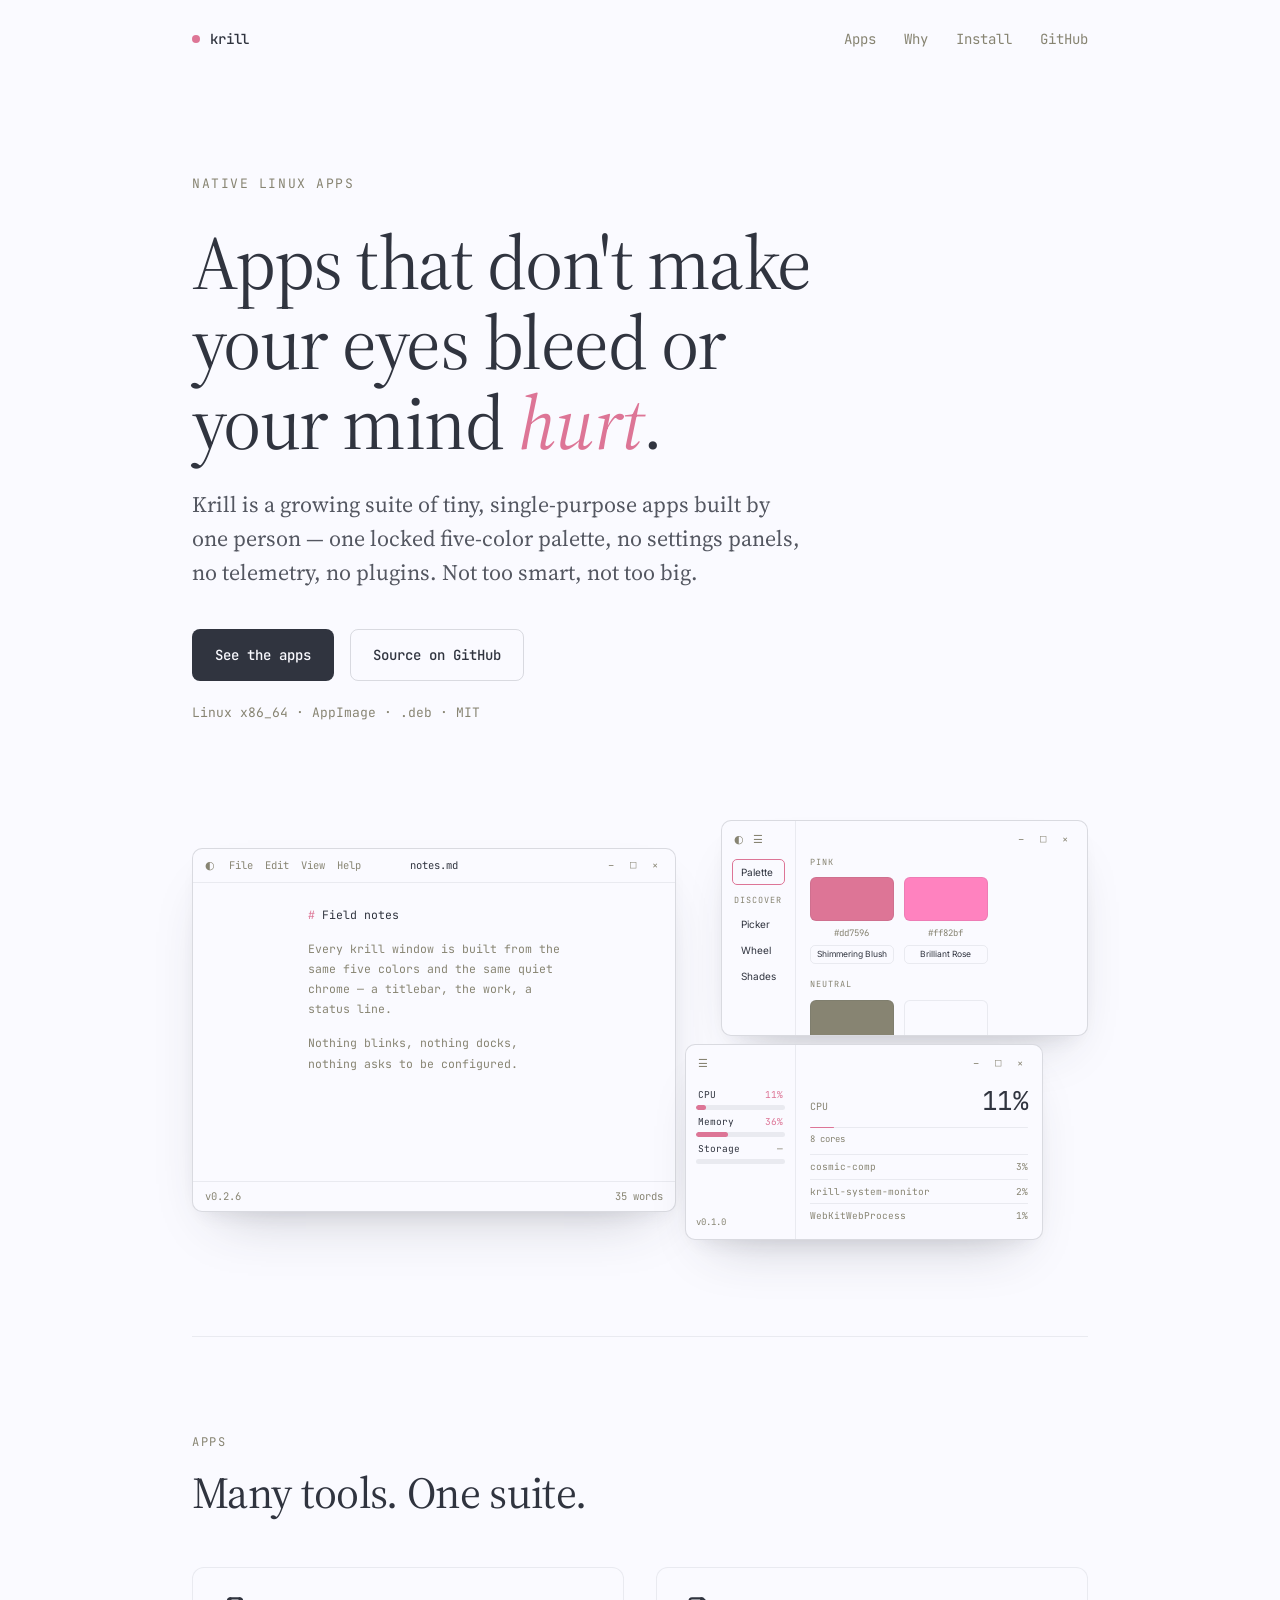
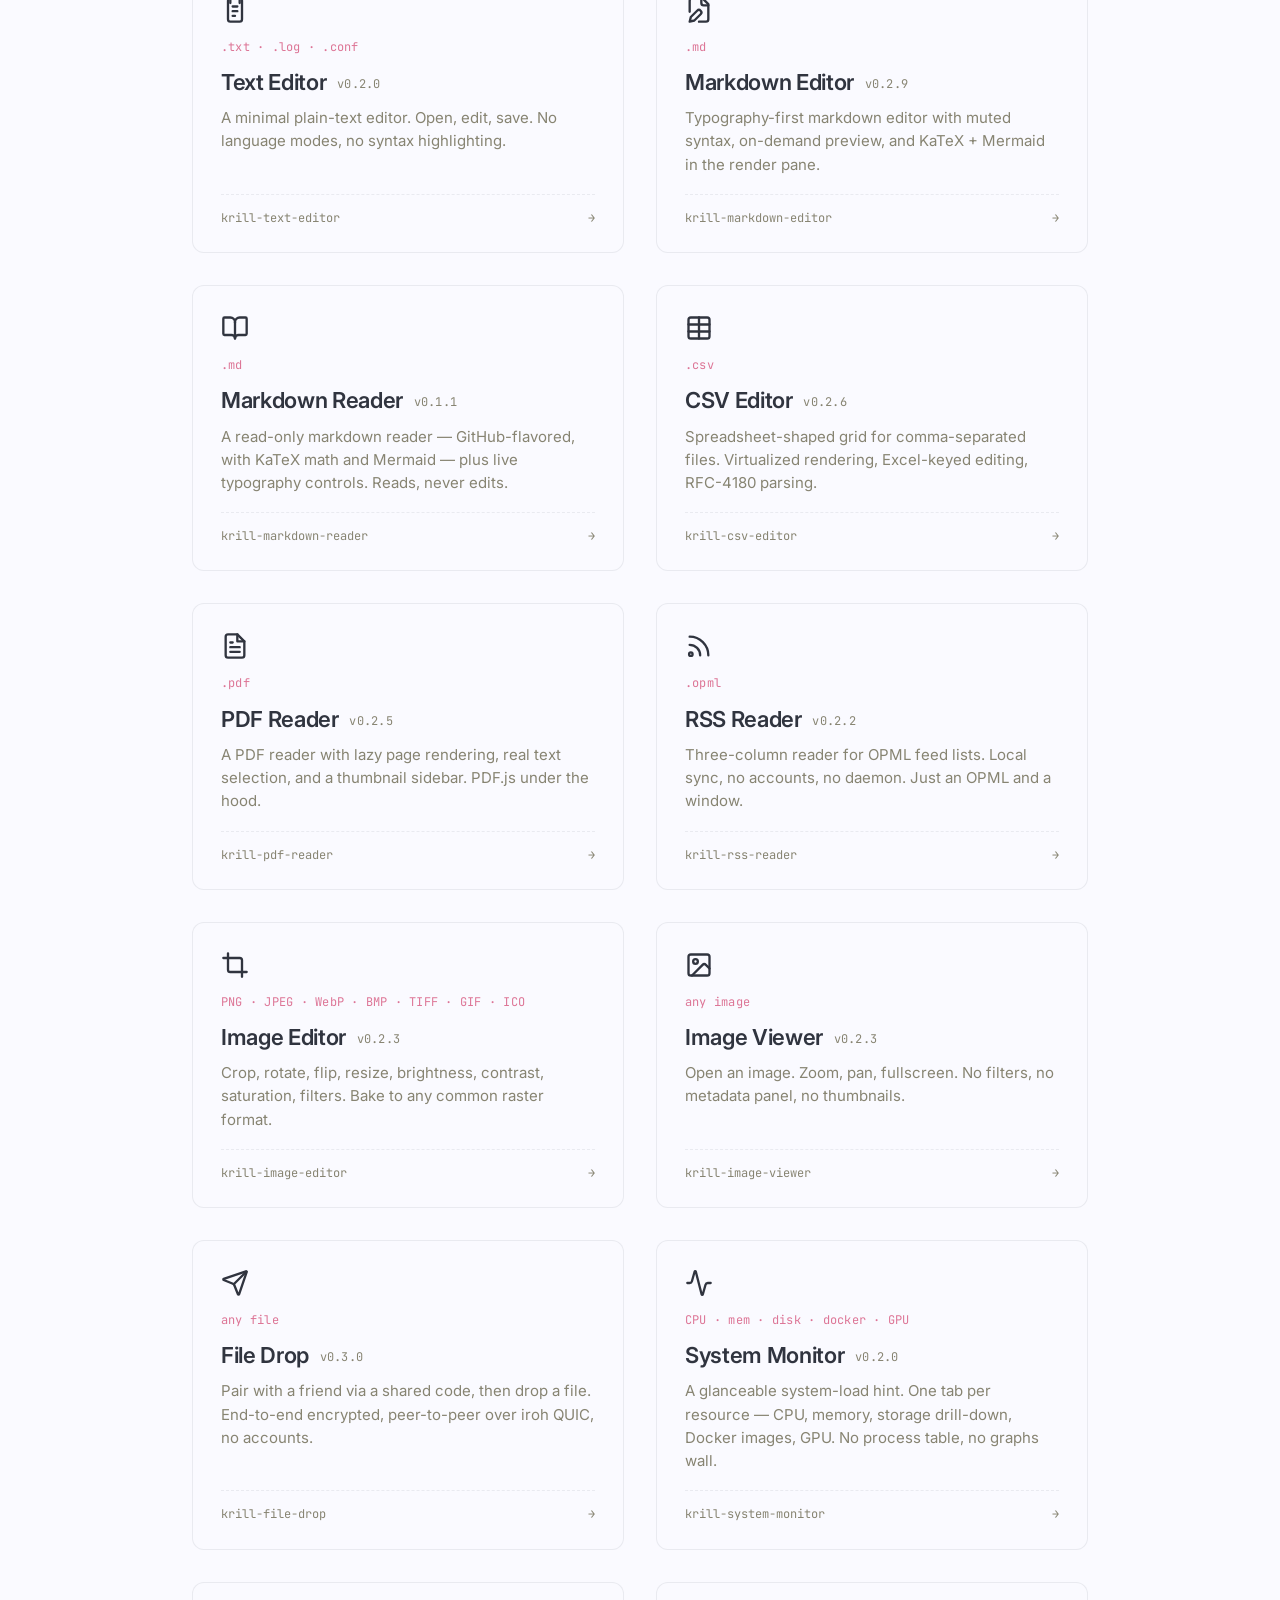
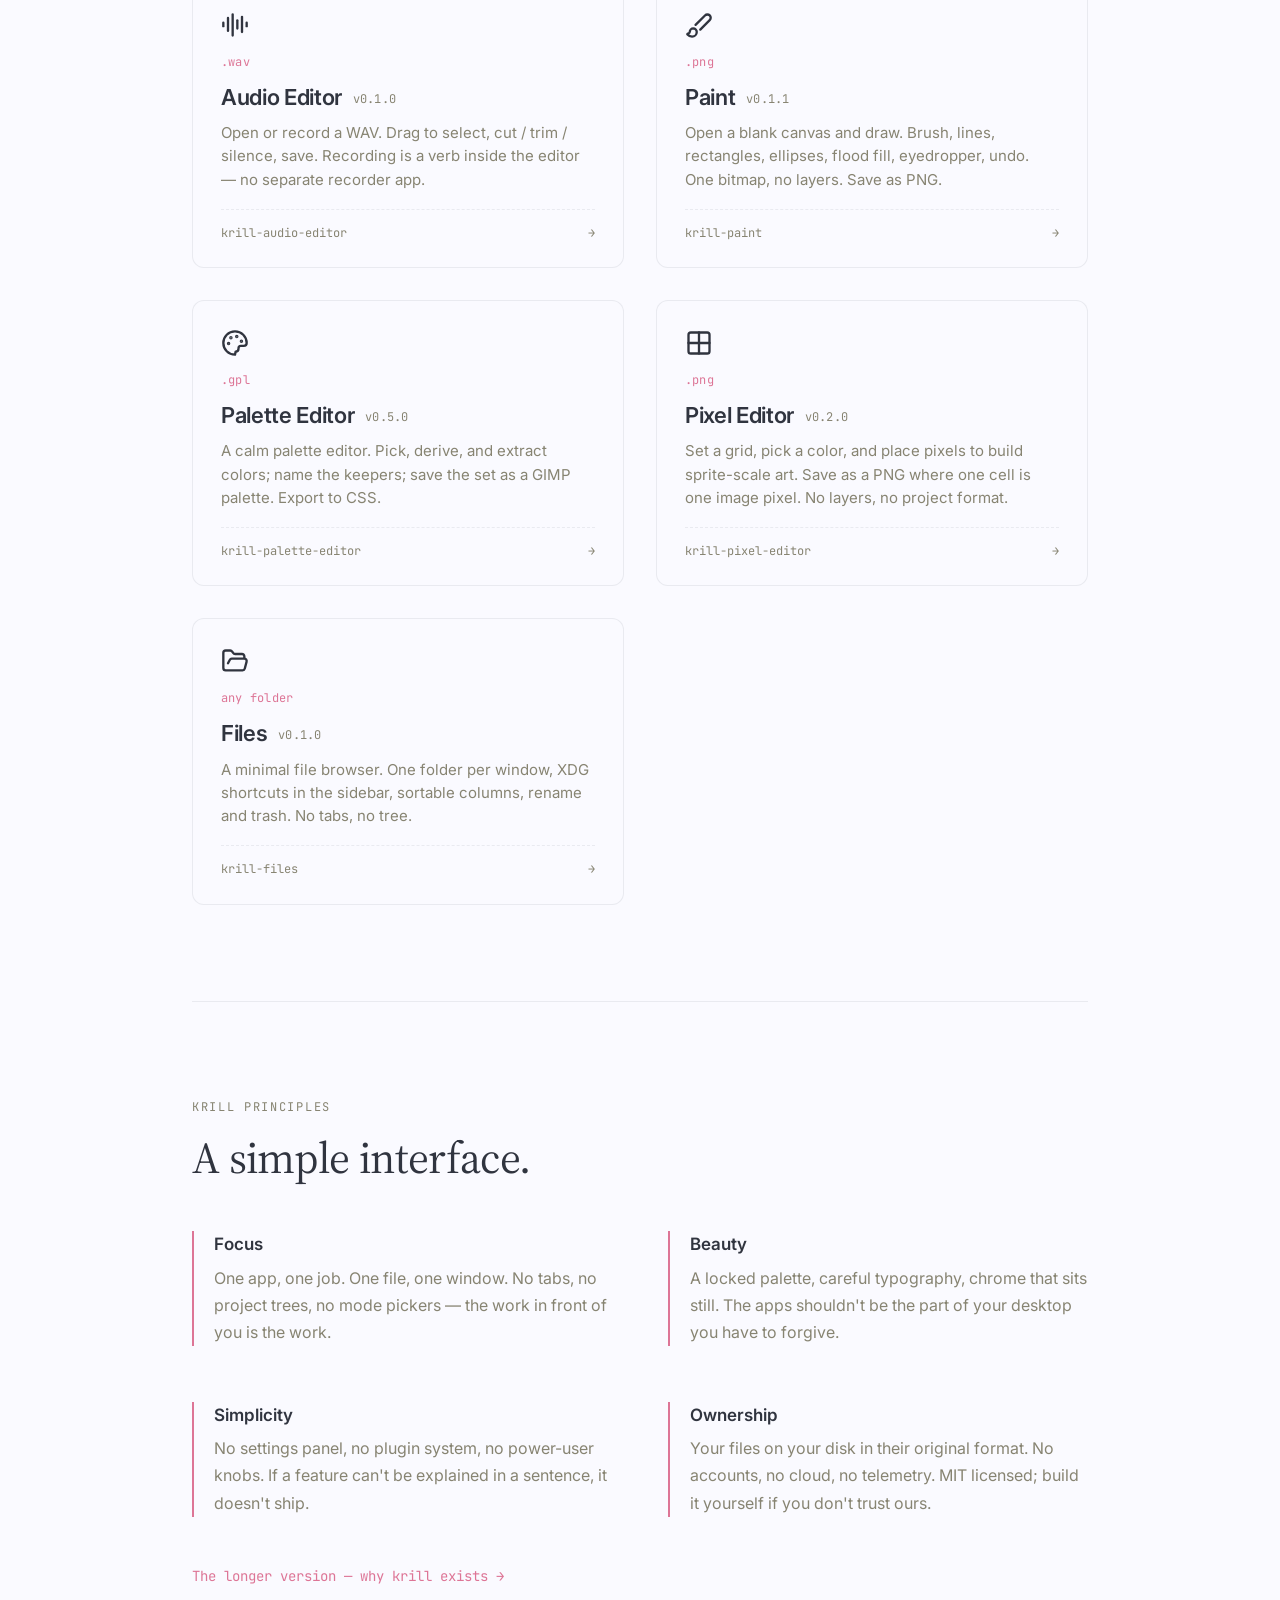
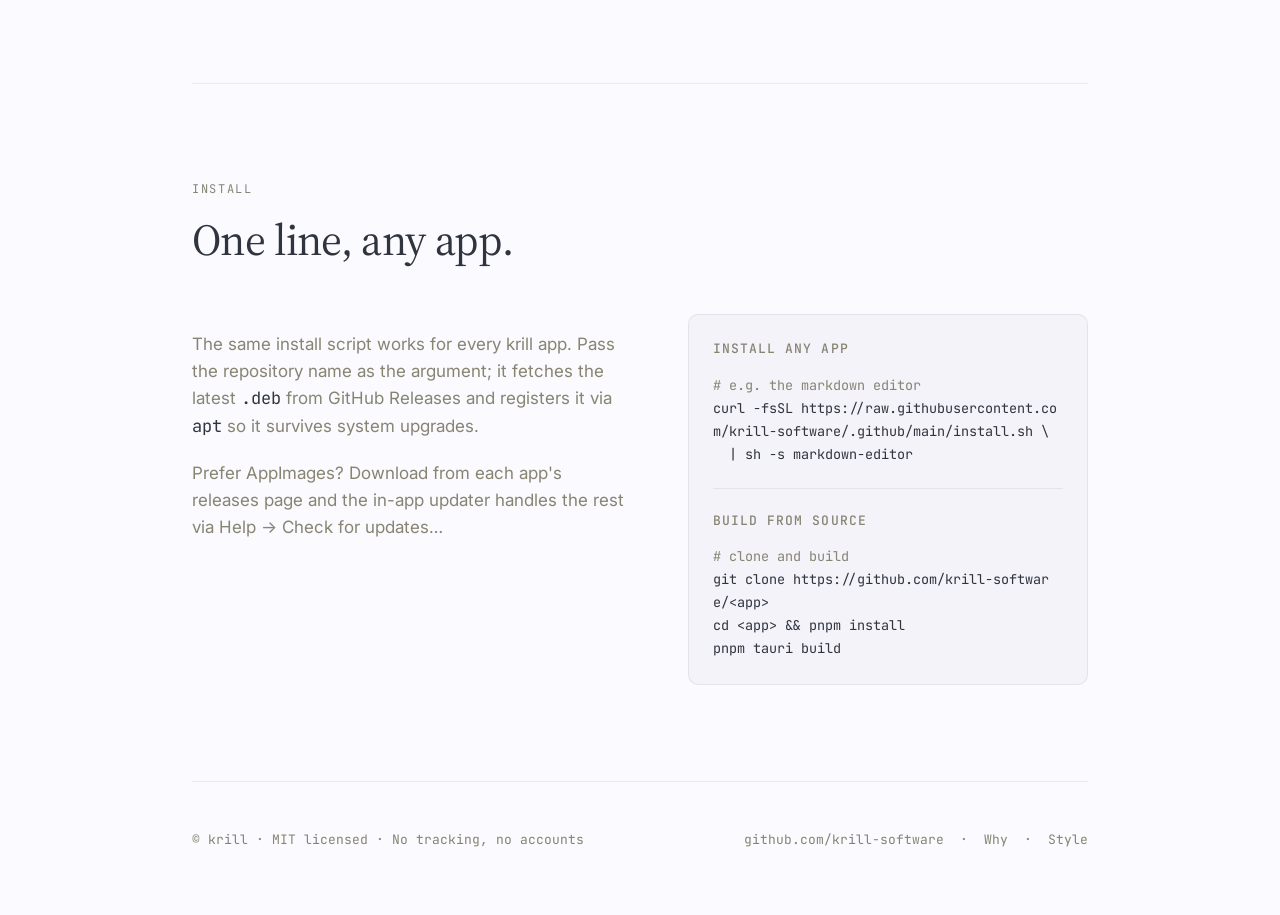
==== commit fc19f459: "Sync app versions" ====
--- a/index.html
+++ b/index.html
@@ -1093,7 +1093,7 @@
               </svg>
             </span>
             <span class="app-tag">any file</span>
-            <p class="app-name">File Drop <span class="app-ver" data-app="file-drop">v0.2.1</span></p>
+            <p class="app-name">File Drop <span class="app-ver" data-app="file-drop">v0.3.0</span></p>
             <p class="app-desc">
               Pair with a friend via a shared code, then drop a file. End-to-end
               encrypted, peer-to-peer over iroh QUIC, no accounts.
